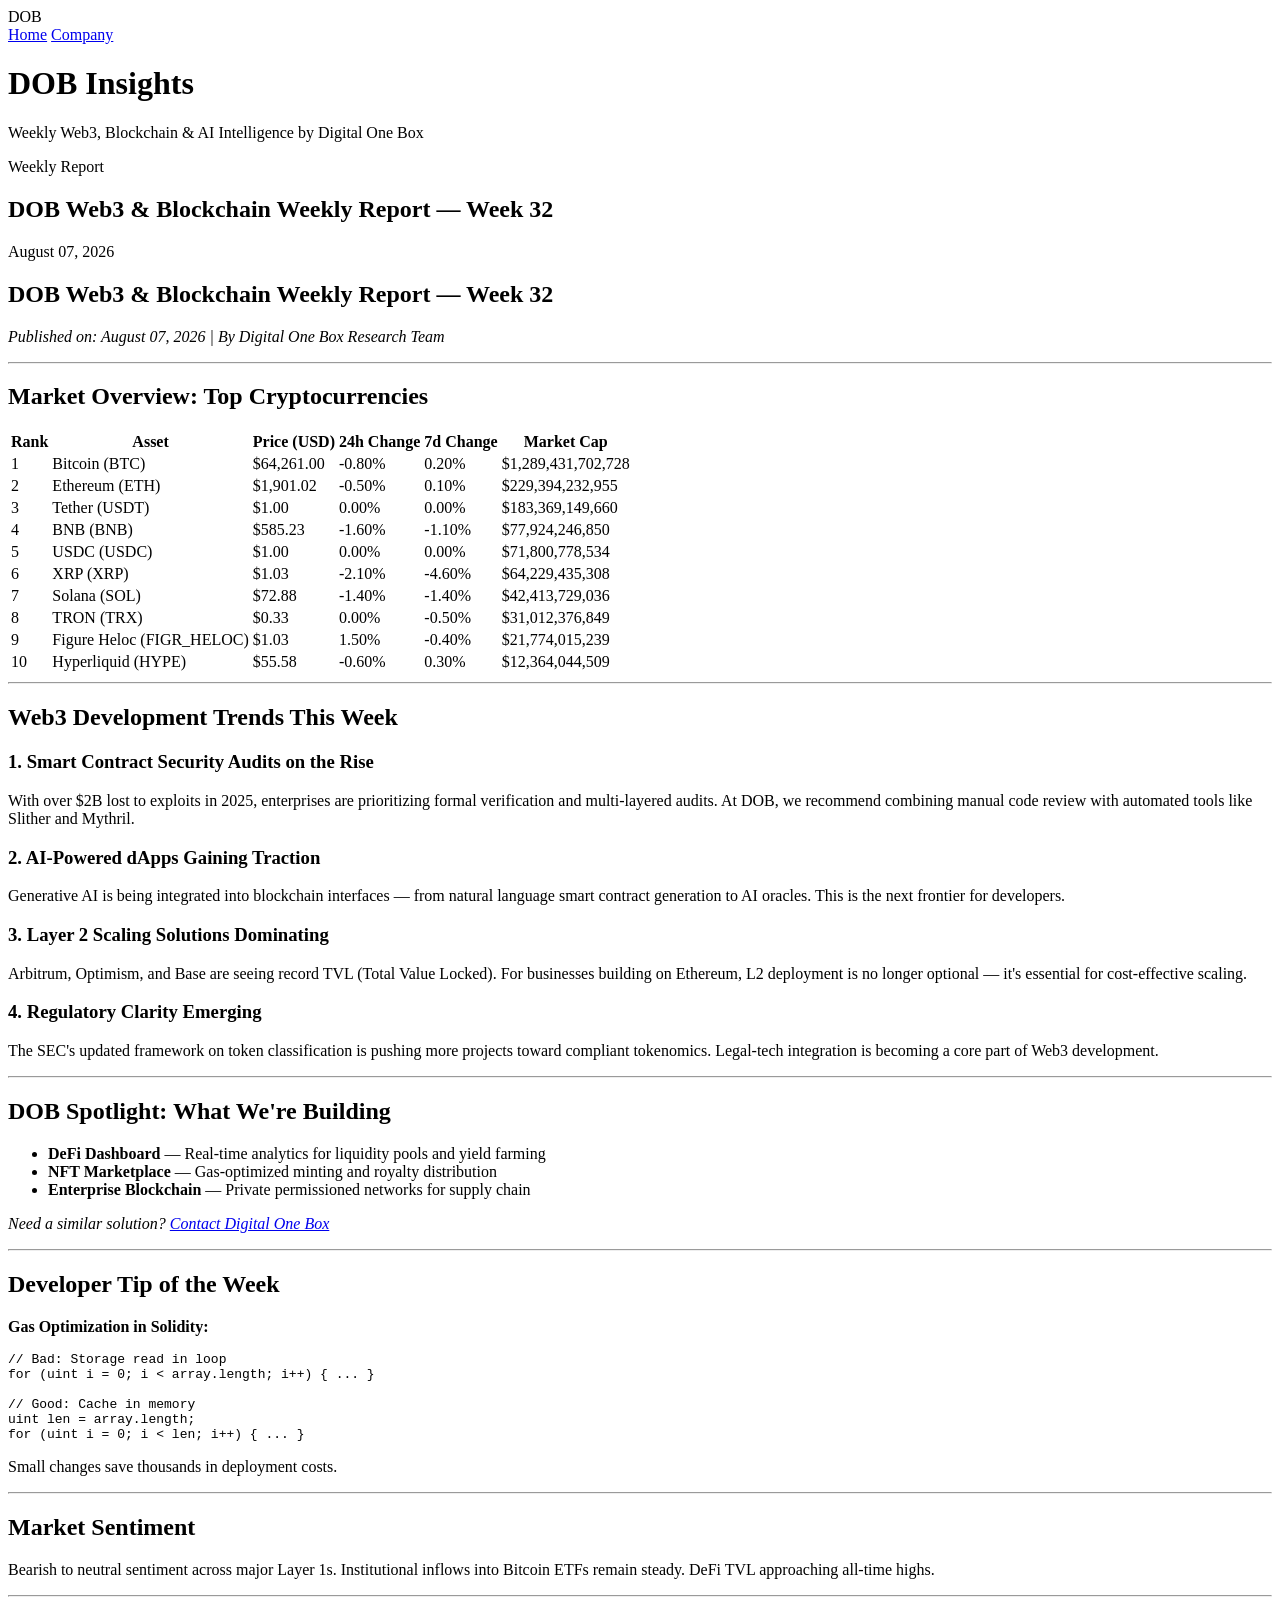
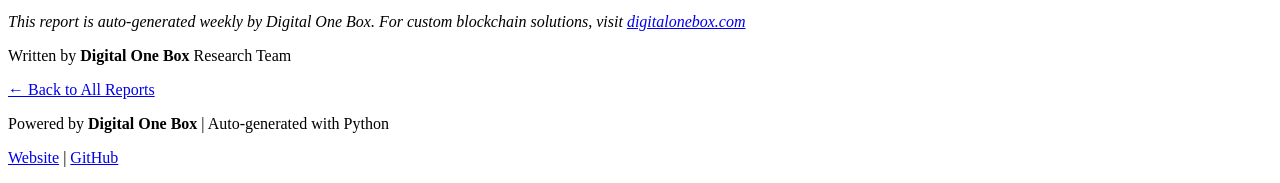
==== week-32.html @ bab68c30 "Add files via upload" ====
<!DOCTYPE html>
<html lang="en">
<head>
    <meta charset="UTF-8">
    <meta name="viewport" content="width=device-width, initial-scale=1.0">
    <title>DOB Web3 & Blockchain Weekly Report — Week 32 - DOB Insights</title>
    <link rel="stylesheet" href="static/style.css">
    <link href="https://fonts.googleapis.com/css2?family=Inter:wght@300;400;500;600;700&display=swap" rel="stylesheet">
</head>
<body>
    <nav class="navbar">
        <div class="container nav-container">
            <div class="logo">DOB</div>
            <div class="nav-links">
                <a href="index.html">Home</a>
                <a href="https://digitalonebox.com" target="_blank">Company</a>
            </div>
        </div>
    </nav>
    <header class="hero">
        <div class="container">
            <h1>DOB Insights</h1>
            <p>Weekly Web3, Blockchain & AI Intelligence by Digital One Box</p>
        </div>
    </header>
    <main class="container">
        
<article class="full-post">
    <div class="post-header">
        <span class="category">Weekly Report</span>
        <h1>DOB Web3 & Blockchain Weekly Report — Week 32</h1>
        <p class="post-date">August 07, 2026</p>
    </div>
    <div class="post-content">
        <h1>DOB Web3 &amp; Blockchain Weekly Report — Week 32</h1>
<p><em>Published on: August 07, 2026 | By Digital One Box Research Team</em></p>
<hr />
<h2>Market Overview: Top Cryptocurrencies</h2>
<table>
<thead>
<tr>
<th>Rank</th>
<th>Asset</th>
<th>Price (USD)</th>
<th>24h Change</th>
<th>7d Change</th>
<th>Market Cap</th>
</tr>
</thead>
<tbody>
<tr>
<td>1</td>
<td>Bitcoin (BTC)</td>
<td>$64,261.00</td>
<td>-0.80%</td>
<td>0.20%</td>
<td>$1,289,431,702,728</td>
</tr>
<tr>
<td>2</td>
<td>Ethereum (ETH)</td>
<td>$1,901.02</td>
<td>-0.50%</td>
<td>0.10%</td>
<td>$229,394,232,955</td>
</tr>
<tr>
<td>3</td>
<td>Tether (USDT)</td>
<td>$1.00</td>
<td>0.00%</td>
<td>0.00%</td>
<td>$183,369,149,660</td>
</tr>
<tr>
<td>4</td>
<td>BNB (BNB)</td>
<td>$585.23</td>
<td>-1.60%</td>
<td>-1.10%</td>
<td>$77,924,246,850</td>
</tr>
<tr>
<td>5</td>
<td>USDC (USDC)</td>
<td>$1.00</td>
<td>0.00%</td>
<td>0.00%</td>
<td>$71,800,778,534</td>
</tr>
<tr>
<td>6</td>
<td>XRP (XRP)</td>
<td>$1.03</td>
<td>-2.10%</td>
<td>-4.60%</td>
<td>$64,229,435,308</td>
</tr>
<tr>
<td>7</td>
<td>Solana (SOL)</td>
<td>$72.88</td>
<td>-1.40%</td>
<td>-1.40%</td>
<td>$42,413,729,036</td>
</tr>
<tr>
<td>8</td>
<td>TRON (TRX)</td>
<td>$0.33</td>
<td>0.00%</td>
<td>-0.50%</td>
<td>$31,012,376,849</td>
</tr>
<tr>
<td>9</td>
<td>Figure Heloc (FIGR_HELOC)</td>
<td>$1.03</td>
<td>1.50%</td>
<td>-0.40%</td>
<td>$21,774,015,239</td>
</tr>
<tr>
<td>10</td>
<td>Hyperliquid (HYPE)</td>
<td>$55.58</td>
<td>-0.60%</td>
<td>0.30%</td>
<td>$12,364,044,509</td>
</tr>
</tbody>
</table>
<hr />
<h2>Web3 Development Trends This Week</h2>
<h3>1. Smart Contract Security Audits on the Rise</h3>
<p>With over $2B lost to exploits in 2025, enterprises are prioritizing formal verification and multi-layered audits. At DOB, we recommend combining manual code review with automated tools like Slither and Mythril.</p>
<h3>2. AI-Powered dApps Gaining Traction</h3>
<p>Generative AI is being integrated into blockchain interfaces — from natural language smart contract generation to AI oracles. This is the next frontier for developers.</p>
<h3>3. Layer 2 Scaling Solutions Dominating</h3>
<p>Arbitrum, Optimism, and Base are seeing record TVL (Total Value Locked). For businesses building on Ethereum, L2 deployment is no longer optional — it's essential for cost-effective scaling.</p>
<h3>4. Regulatory Clarity Emerging</h3>
<p>The SEC's updated framework on token classification is pushing more projects toward compliant tokenomics. Legal-tech integration is becoming a core part of Web3 development.</p>
<hr />
<h2>DOB Spotlight: What We're Building</h2>
<ul>
<li><strong>DeFi Dashboard</strong> — Real-time analytics for liquidity pools and yield farming</li>
<li><strong>NFT Marketplace</strong> — Gas-optimized minting and royalty distribution</li>
<li><strong>Enterprise Blockchain</strong> — Private permissioned networks for supply chain</li>
</ul>
<p><em>Need a similar solution? <a href="https://digitalonebox.com">Contact Digital One Box</a></em></p>
<hr />
<h2>Developer Tip of the Week</h2>
<p><strong>Gas Optimization in Solidity:</strong></p>
<pre><code>// Bad: Storage read in loop
for (uint i = 0; i &lt; array.length; i++) { ... }

// Good: Cache in memory
uint len = array.length;
for (uint i = 0; i &lt; len; i++) { ... }
</code></pre>
<p>Small changes save thousands in deployment costs.</p>
<hr />
<h2>Market Sentiment</h2>
<p>Bearish to neutral sentiment across major Layer 1s. Institutional inflows into Bitcoin ETFs remain steady. DeFi TVL approaching all-time highs.</p>
<hr />
<p><em>This report is auto-generated weekly by Digital One Box. For custom blockchain solutions, visit <a href="https://digitalonebox.com">digitalonebox.com</a></em></p>
    </div>
    <div class="post-footer">
        <p>Written by <strong>Digital One Box</strong> Research Team</p>
        <a href="index.html" class="back-link">← Back to All Reports</a>
    </div>
</article>

    </main>
    <footer>
        <div class="container">
            <p>Powered by <strong>Digital One Box</strong> | Auto-generated with Python</p>
            <p class="footer-links">
                <a href="https://digitalonebox.com">Website</a> | 
                <a href="https://github.com/atharvchurhe2005-cpu">GitHub</a>
            </p>
        </div>
    </footer>
</body>
</html>
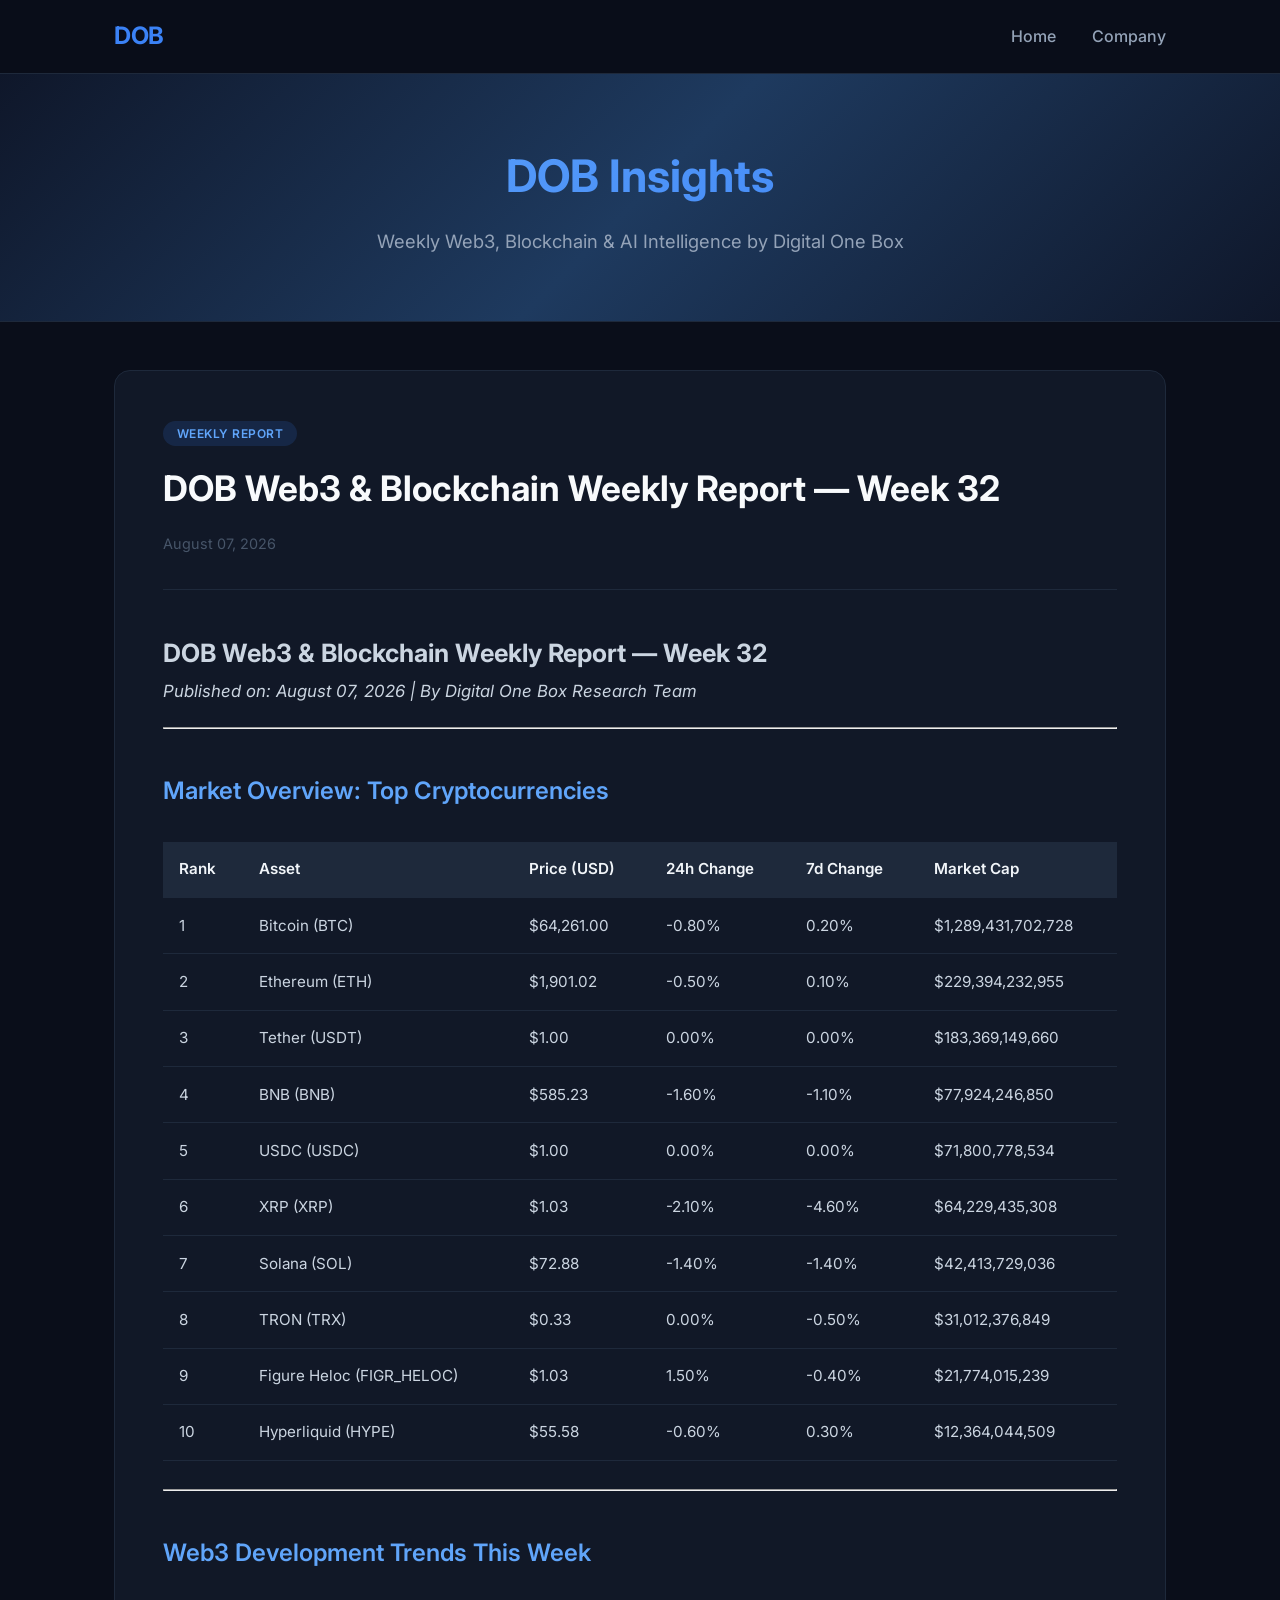
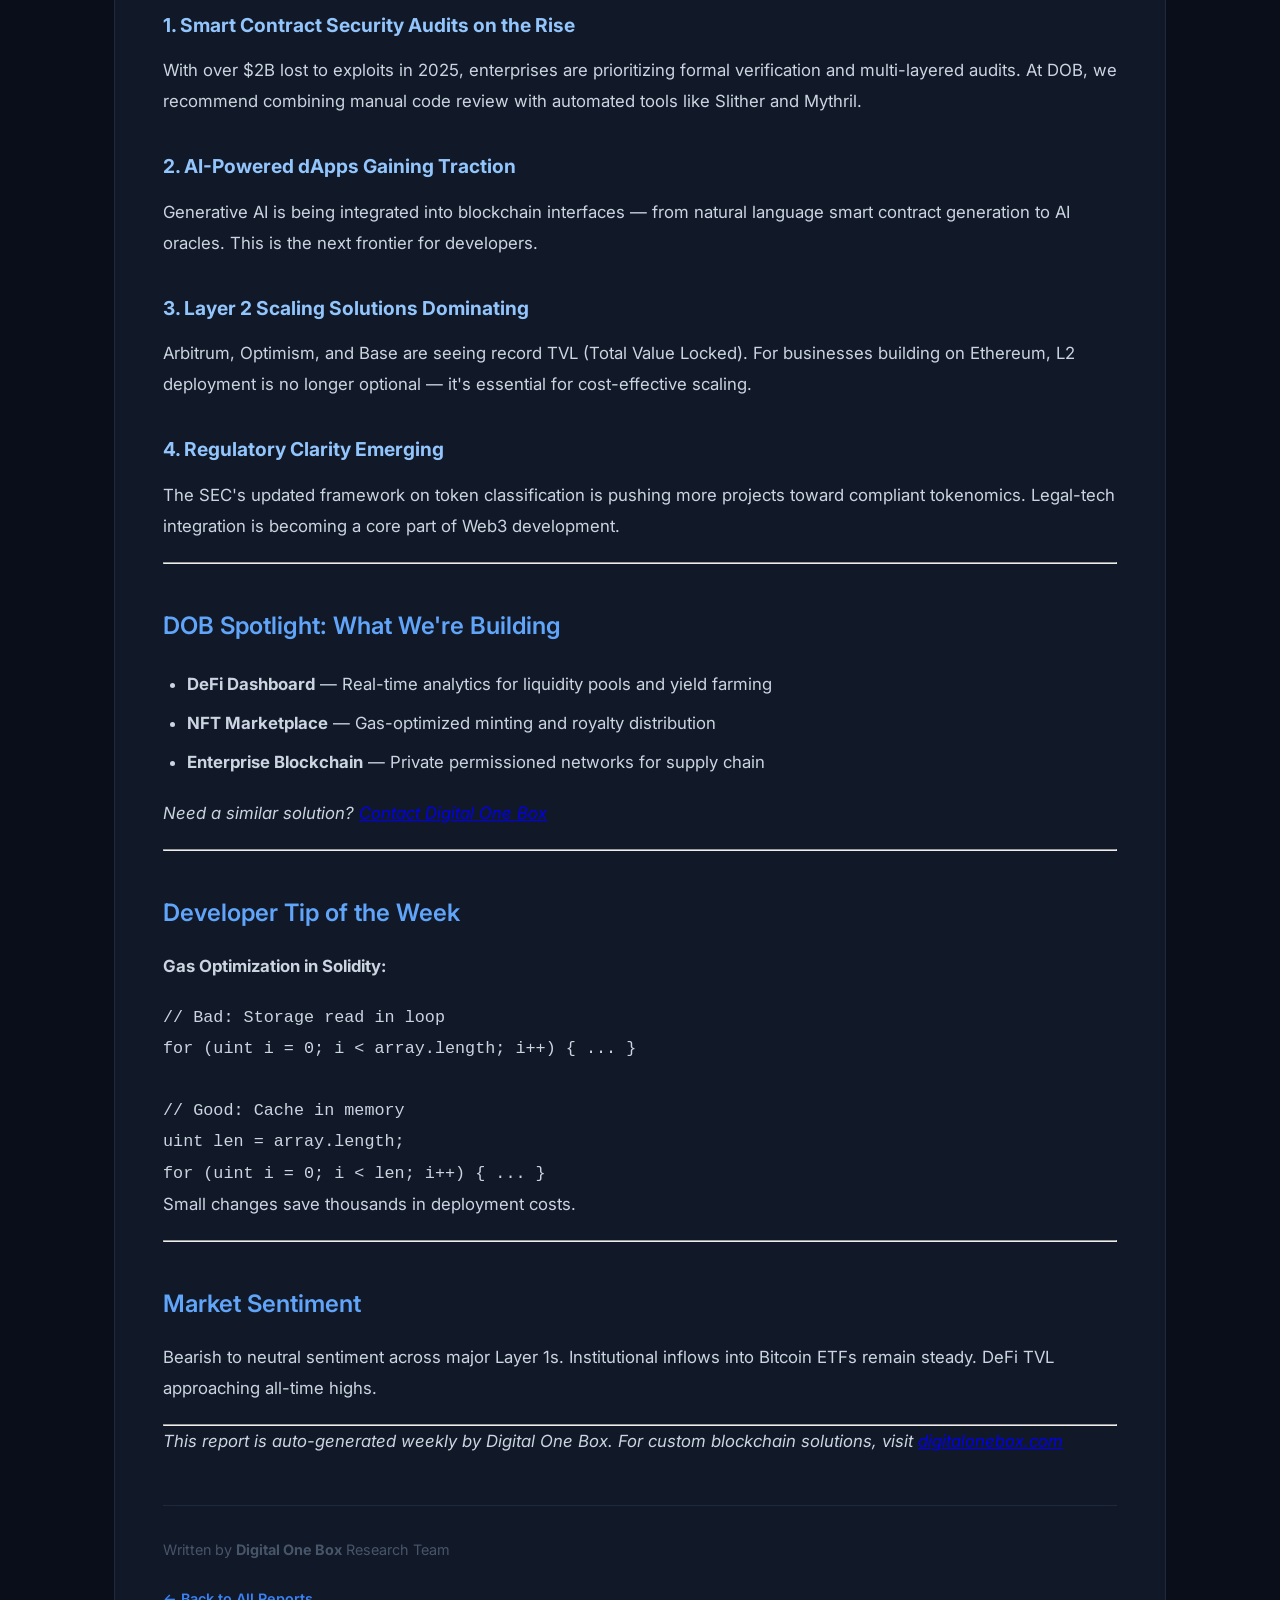
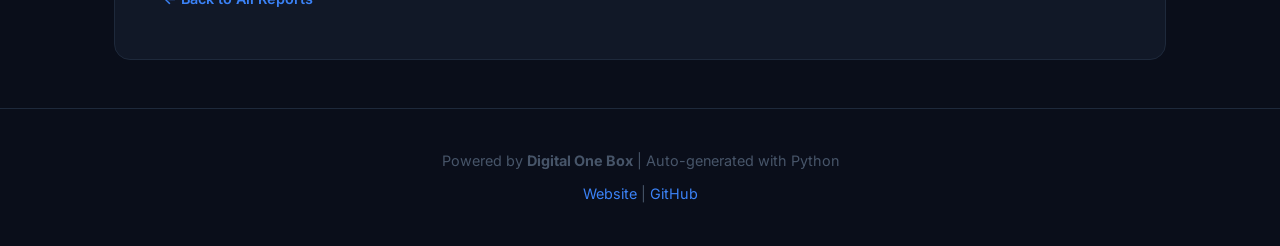
==== commit 23201da0: "Update week-32.html" ====
--- a/week-32.html
+++ b/week-32.html
@@ -4,7 +4,7 @@
     <meta charset="UTF-8">
     <meta name="viewport" content="width=device-width, initial-scale=1.0">
     <title>DOB Web3 & Blockchain Weekly Report — Week 32 - DOB Insights</title>
-    <link rel="stylesheet" href="static/style.css">
+    <link rel="stylesheet" href="style.css">
     <link href="https://fonts.googleapis.com/css2?family=Inter:wght@300;400;500;600;700&display=swap" rel="stylesheet">
 </head>
 <body>
@@ -182,4 +182,4 @@
         </div>
     </footer>
 </body>
-</html>+</html>
--- a/style.css
+++ b/style.css
@@ -0,0 +1,53 @@
+* { margin: 0; padding: 0; box-sizing: border-box; }
+body { font-family: 'Inter', -apple-system, BlinkMacSystemFont, 'Segoe UI', Roboto, sans-serif; background: #0a0e1a; color: #e2e8f0; line-height: 1.7; }
+.container { max-width: 1100px; margin: 0 auto; padding: 0 24px; }
+.navbar { background: rgba(10, 14, 26, 0.95); backdrop-filter: blur(10px); border-bottom: 1px solid #1e293b; padding: 1rem 0; position: sticky; top: 0; z-index: 100; }
+.nav-container { display: flex; justify-content: space-between; align-items: center; }
+.logo { font-size: 1.5rem; font-weight: 700; color: #3b82f6; letter-spacing: -0.5px; }
+.nav-links a { color: #94a3b8; text-decoration: none; margin-left: 2rem; font-weight: 500; transition: color 0.2s; }
+.nav-links a:hover { color: #3b82f6; }
+.hero { background: linear-gradient(135deg, #0f172a 0%, #1e3a5f 50%, #0f172a 100%); padding: 4rem 0; text-align: center; margin-bottom: 3rem; border-bottom: 1px solid #1e293b; }
+.hero h1 { font-size: 2.8rem; font-weight: 700; margin-bottom: 0.75rem; background: linear-gradient(135deg, #60a5fa 0%, #3b82f6 100%); -webkit-background-clip: text; -webkit-text-fill-color: transparent; background-clip: text; }
+.hero p { color: #94a3b8; font-size: 1.15rem; max-width: 600px; margin: 0 auto; }
+.intro { text-align: center; margin-bottom: 3rem; }
+.intro h2 { font-size: 1.8rem; color: #f1f5f9; margin-bottom: 0.5rem; }
+.intro p { color: #64748b; font-size: 1.05rem; }
+.posts-grid { display: grid; grid-template-columns: repeat(auto-fit, minmax(340px, 1fr)); gap: 1.5rem; margin-bottom: 4rem; }
+.post-card { background: #111827; border-radius: 12px; padding: 1.75rem; border: 1px solid #1e293b; transition: all 0.25s ease; }
+.post-card:hover { transform: translateY(-4px); border-color: #3b82f6; box-shadow: 0 12px 40px rgba(59, 130, 246, 0.12); }
+.post-meta { display: flex; justify-content: space-between; margin-bottom: 1rem; font-size: 0.8rem; align-items: center; }
+.category { background: rgba(59, 130, 246, 0.15); color: #60a5fa; padding: 0.3rem 0.85rem; border-radius: 20px; font-weight: 600; font-size: 0.75rem; text-transform: uppercase; letter-spacing: 0.5px; }
+.date { color: #475569; }
+.post-card h3 { margin-bottom: 0.75rem; font-size: 1.25rem; line-height: 1.4; }
+.post-card h3 a { color: #f8fafc; text-decoration: none; }
+.post-card h3 a:hover { color: #60a5fa; }
+.post-card p { color: #64748b; margin-bottom: 1.25rem; font-size: 0.95rem; line-height: 1.6; }
+.read-more { color: #3b82f6; text-decoration: none; font-weight: 600; font-size: 0.9rem; }
+.read-more:hover { color: #60a5fa; }
+.full-post { background: #111827; border-radius: 16px; padding: 3rem; border: 1px solid #1e293b; margin-bottom: 3rem; }
+.post-header { margin-bottom: 2.5rem; padding-bottom: 2rem; border-bottom: 1px solid #1e293b; }
+.post-header h1 { font-size: 2.2rem; margin: 1.25rem 0; color: #f8fafc; line-height: 1.3; }
+.post-date { color: #475569; font-size: 0.9rem; }
+.post-content { font-size: 1.05rem; line-height: 1.85; color: #cbd5e1; }
+.post-content h2 { color: #60a5fa; margin: 2.5rem 0 1rem; font-size: 1.5rem; font-weight: 600; }
+.post-content h3 { color: #93c5fd; margin: 2rem 0 0.75rem; font-size: 1.2rem; }
+.post-content p { margin-bottom: 1.25rem; }
+.post-content ul, .post-content ol { margin: 1.25rem 0; padding-left: 1.5rem; }
+.post-content li { margin-bottom: 0.5rem; }
+.post-content table { width: 100%; border-collapse: collapse; margin: 1.75rem 0; font-size: 0.95rem; }
+.post-content th, .post-content td { padding: 0.85rem 1rem; text-align: left; border-bottom: 1px solid #1e293b; }
+.post-content th { background: #1e293b; font-weight: 600; color: #f1f5f9; }
+.post-content tr:hover { background: rgba(59, 130, 246, 0.05); }
+.post-footer { margin-top: 3rem; padding-top: 2rem; border-top: 1px solid #1e293b; color: #475569; font-size: 0.9rem; }
+.back-link { display: inline-block; margin-top: 1.5rem; color: #3b82f6; text-decoration: none; font-weight: 600; }
+.back-link:hover { color: #60a5fa; }
+.cta-section { background: linear-gradient(135deg, #111827 0%, #1e3a5f 100%); border-radius: 16px; padding: 3rem; text-align: center; border: 1px solid #1e293b; margin-bottom: 4rem; }
+.cta-section h2 { font-size: 1.6rem; color: #f8fafc; margin-bottom: 0.5rem; }
+.cta-section p { color: #94a3b8; margin-bottom: 1.5rem; }
+.cta-btn { display: inline-block; background: #3b82f6; color: white; padding: 0.85rem 2rem; border-radius: 8px; text-decoration: none; font-weight: 600; transition: all 0.2s; }
+.cta-btn:hover { background: #2563eb; transform: translateY(-2px); box-shadow: 0 8px 25px rgba(59, 130, 246, 0.3); }
+footer { text-align: center; padding: 2.5rem 0; border-top: 1px solid #1e293b; color: #475569; font-size: 0.9rem; }
+.footer-links { margin-top: 0.5rem; }
+.footer-links a { color: #3b82f6; text-decoration: none; }
+.footer-links a:hover { text-decoration: underline; }
+@media (max-width: 768px) { .hero h1 { font-size: 2rem; } .full-post { padding: 1.5rem; } .cta-section { padding: 2rem; } }
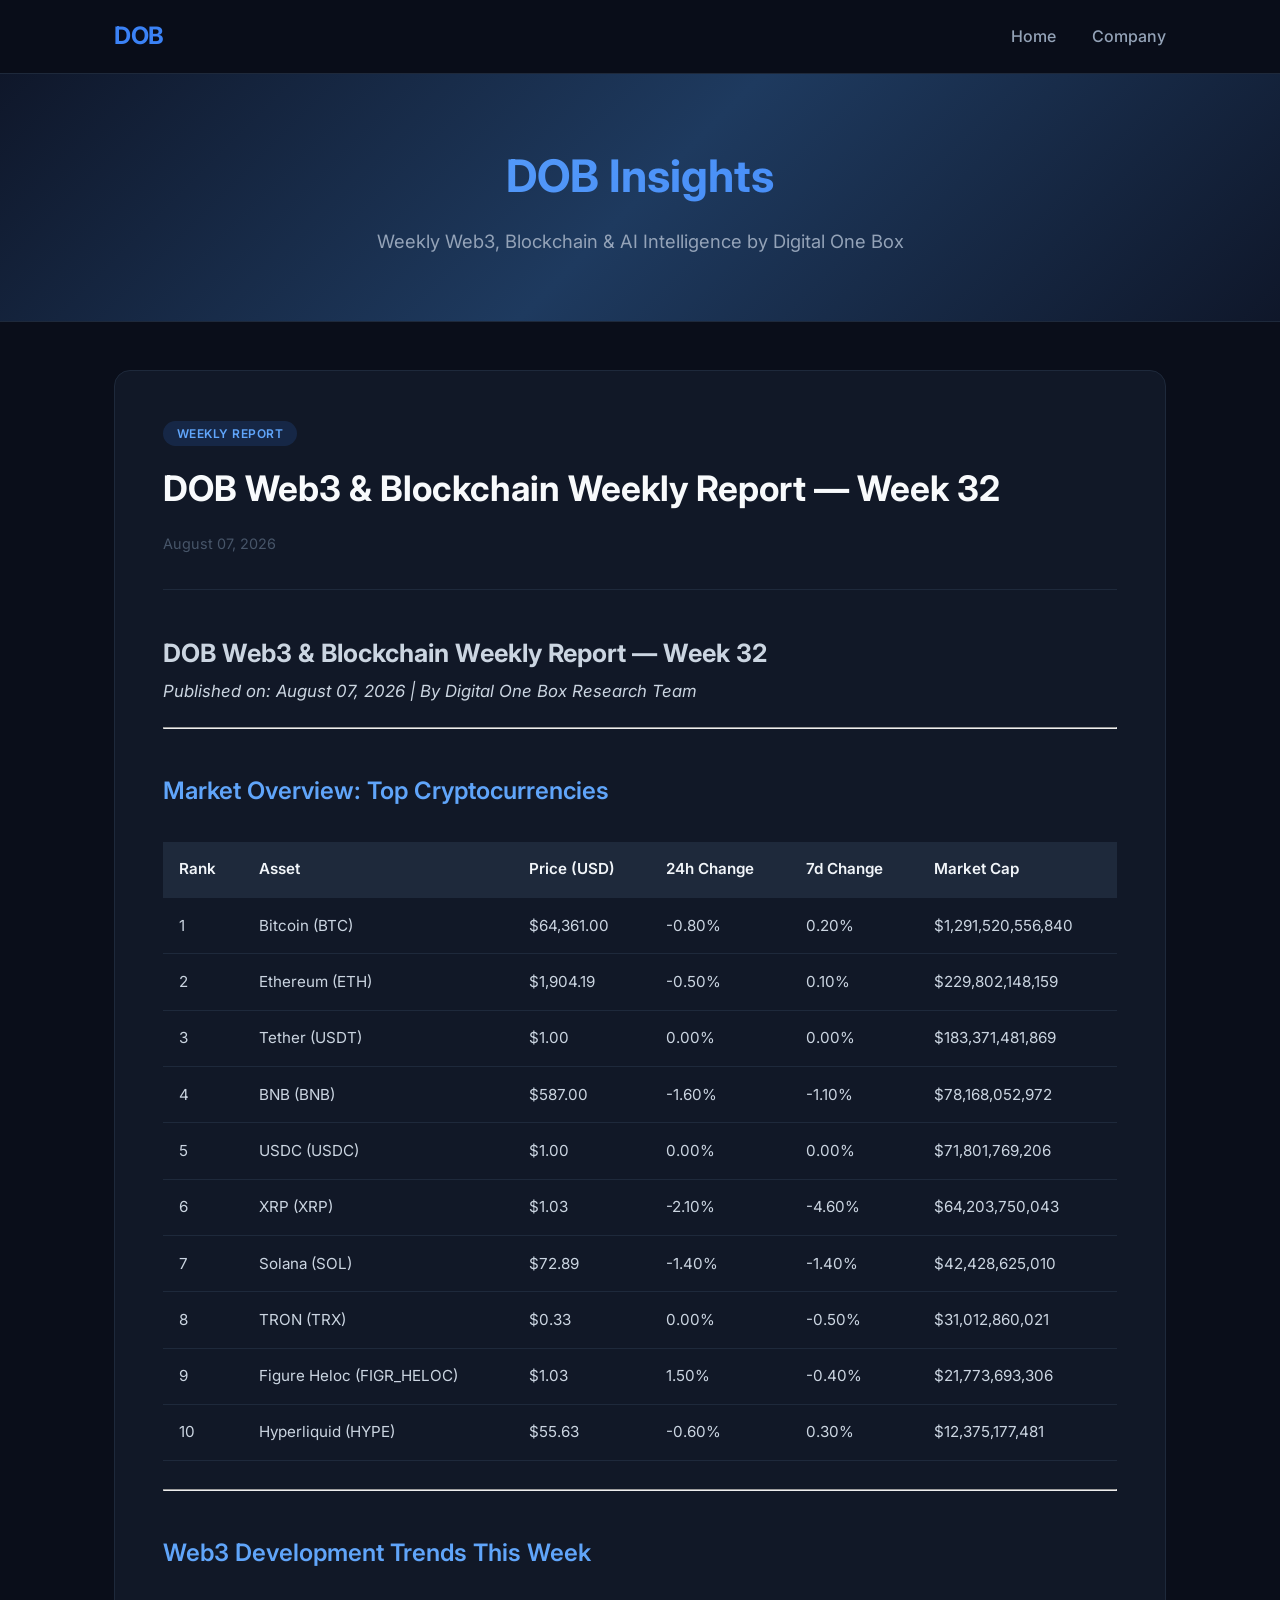
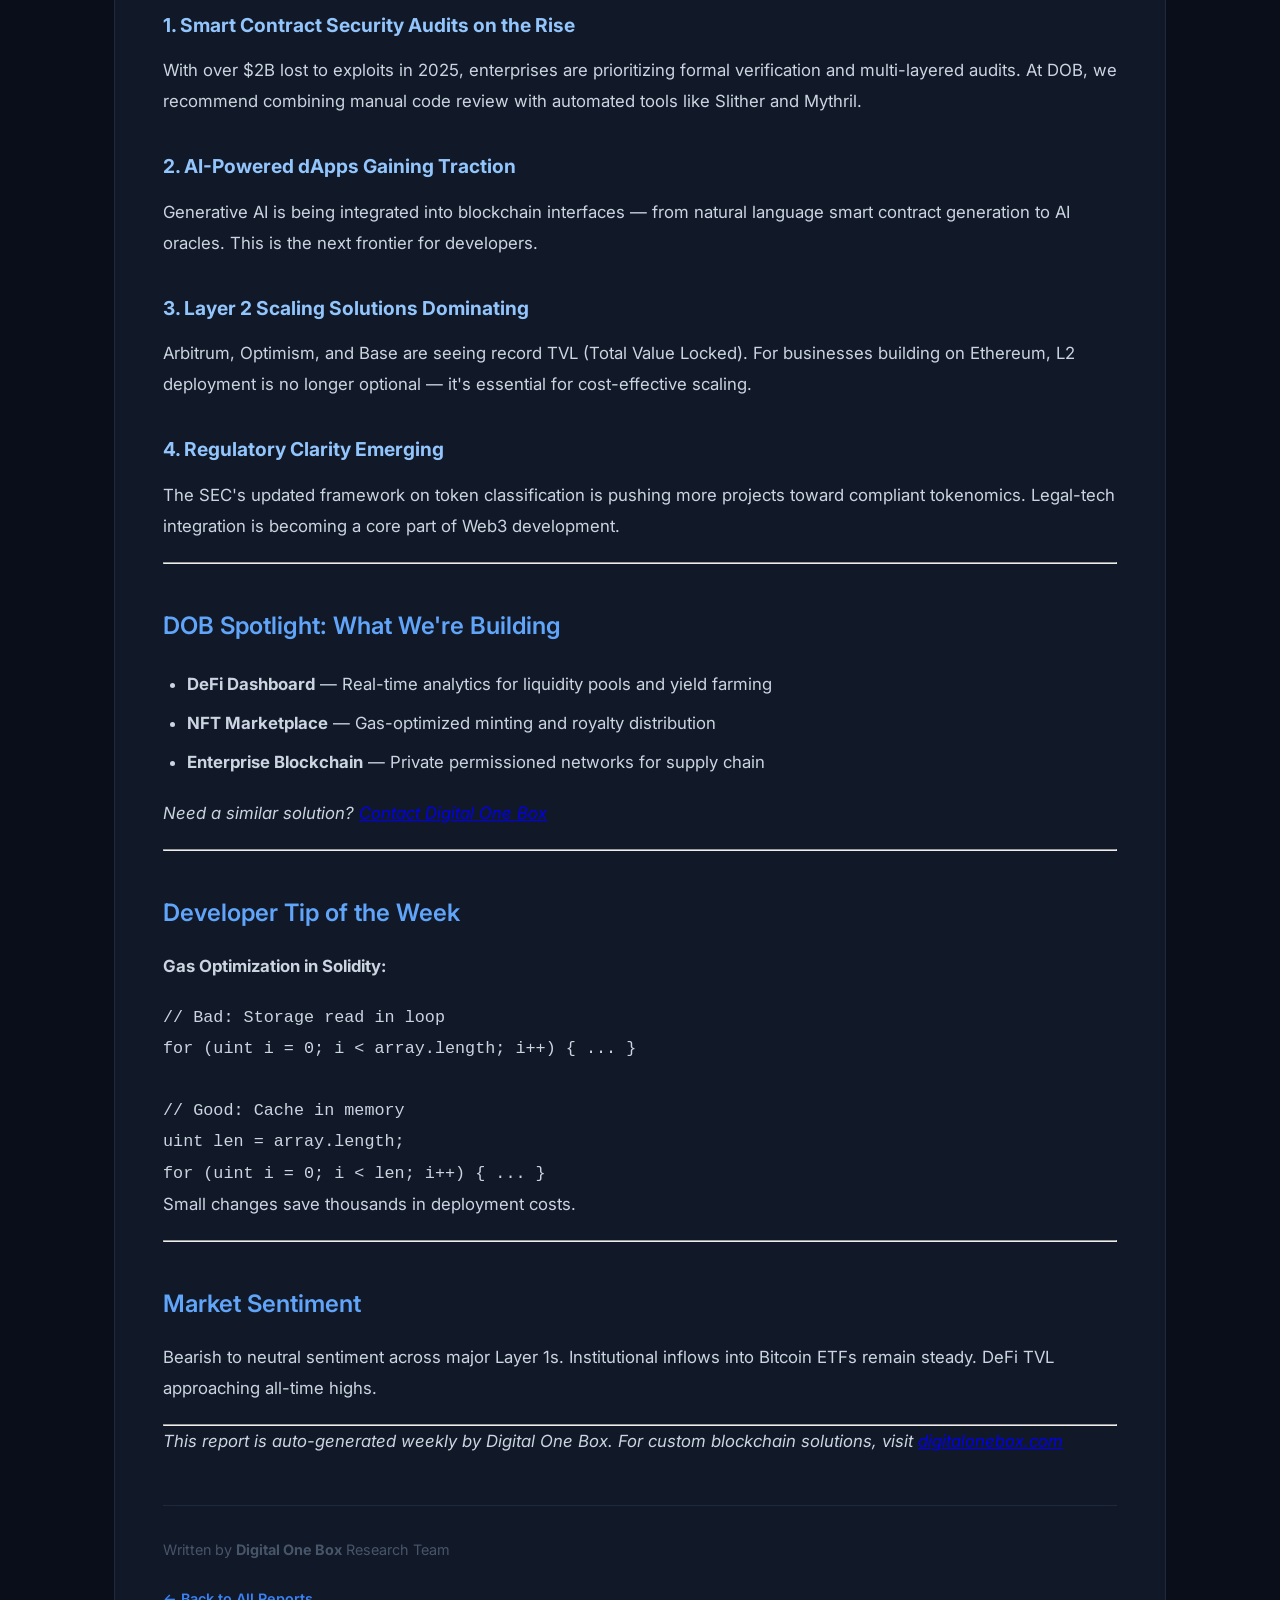
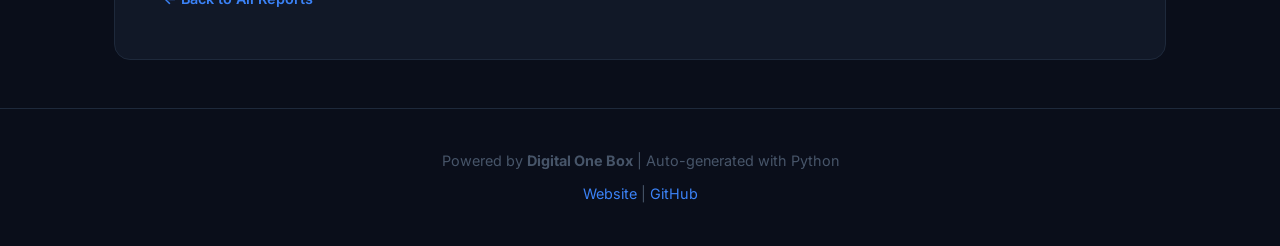
==== commit cda9539d: "Weekly blog update - 07-08-2026" ====
--- a/week-32.html
+++ b/week-32.html
@@ -4,7 +4,7 @@
     <meta charset="UTF-8">
     <meta name="viewport" content="width=device-width, initial-scale=1.0">
     <title>DOB Web3 & Blockchain Weekly Report — Week 32 - DOB Insights</title>
-    <link rel="stylesheet" href="style.css">
+    <link rel="stylesheet" href="static/style.css">
     <link href="https://fonts.googleapis.com/css2?family=Inter:wght@300;400;500;600;700&display=swap" rel="stylesheet">
 </head>
 <body>
@@ -51,18 +51,18 @@
 <tr>
 <td>1</td>
 <td>Bitcoin (BTC)</td>
-<td>$64,261.00</td>
+<td>$64,361.00</td>
 <td>-0.80%</td>
 <td>0.20%</td>
-<td>$1,289,431,702,728</td>
+<td>$1,291,520,556,840</td>
 </tr>
 <tr>
 <td>2</td>
 <td>Ethereum (ETH)</td>
-<td>$1,901.02</td>
+<td>$1,904.19</td>
 <td>-0.50%</td>
 <td>0.10%</td>
-<td>$229,394,232,955</td>
+<td>$229,802,148,159</td>
 </tr>
 <tr>
 <td>3</td>
@@ -70,15 +70,15 @@
 <td>$1.00</td>
 <td>0.00%</td>
 <td>0.00%</td>
-<td>$183,369,149,660</td>
+<td>$183,371,481,869</td>
 </tr>
 <tr>
 <td>4</td>
 <td>BNB (BNB)</td>
-<td>$585.23</td>
+<td>$587.00</td>
 <td>-1.60%</td>
 <td>-1.10%</td>
-<td>$77,924,246,850</td>
+<td>$78,168,052,972</td>
 </tr>
 <tr>
 <td>5</td>
@@ -86,7 +86,7 @@
 <td>$1.00</td>
 <td>0.00%</td>
 <td>0.00%</td>
-<td>$71,800,778,534</td>
+<td>$71,801,769,206</td>
 </tr>
 <tr>
 <td>6</td>
@@ -94,15 +94,15 @@
 <td>$1.03</td>
 <td>-2.10%</td>
 <td>-4.60%</td>
-<td>$64,229,435,308</td>
+<td>$64,203,750,043</td>
 </tr>
 <tr>
 <td>7</td>
 <td>Solana (SOL)</td>
-<td>$72.88</td>
+<td>$72.89</td>
 <td>-1.40%</td>
 <td>-1.40%</td>
-<td>$42,413,729,036</td>
+<td>$42,428,625,010</td>
 </tr>
 <tr>
 <td>8</td>
@@ -110,7 +110,7 @@
 <td>$0.33</td>
 <td>0.00%</td>
 <td>-0.50%</td>
-<td>$31,012,376,849</td>
+<td>$31,012,860,021</td>
 </tr>
 <tr>
 <td>9</td>
@@ -118,15 +118,15 @@
 <td>$1.03</td>
 <td>1.50%</td>
 <td>-0.40%</td>
-<td>$21,774,015,239</td>
+<td>$21,773,693,306</td>
 </tr>
 <tr>
 <td>10</td>
 <td>Hyperliquid (HYPE)</td>
-<td>$55.58</td>
+<td>$55.63</td>
 <td>-0.60%</td>
 <td>0.30%</td>
-<td>$12,364,044,509</td>
+<td>$12,375,177,481</td>
 </tr>
 </tbody>
 </table>
@@ -182,4 +182,4 @@
         </div>
     </footer>
 </body>
-</html>
+</html>
--- a/static/style.css
+++ b/static/style.css
@@ -0,0 +1,53 @@
+* { margin: 0; padding: 0; box-sizing: border-box; }
+body { font-family: 'Inter', -apple-system, BlinkMacSystemFont, 'Segoe UI', Roboto, sans-serif; background: #0a0e1a; color: #e2e8f0; line-height: 1.7; }
+.container { max-width: 1100px; margin: 0 auto; padding: 0 24px; }
+.navbar { background: rgba(10, 14, 26, 0.95); backdrop-filter: blur(10px); border-bottom: 1px solid #1e293b; padding: 1rem 0; position: sticky; top: 0; z-index: 100; }
+.nav-container { display: flex; justify-content: space-between; align-items: center; }
+.logo { font-size: 1.5rem; font-weight: 700; color: #3b82f6; letter-spacing: -0.5px; }
+.nav-links a { color: #94a3b8; text-decoration: none; margin-left: 2rem; font-weight: 500; transition: color 0.2s; }
+.nav-links a:hover { color: #3b82f6; }
+.hero { background: linear-gradient(135deg, #0f172a 0%, #1e3a5f 50%, #0f172a 100%); padding: 4rem 0; text-align: center; margin-bottom: 3rem; border-bottom: 1px solid #1e293b; }
+.hero h1 { font-size: 2.8rem; font-weight: 700; margin-bottom: 0.75rem; background: linear-gradient(135deg, #60a5fa 0%, #3b82f6 100%); -webkit-background-clip: text; -webkit-text-fill-color: transparent; background-clip: text; }
+.hero p { color: #94a3b8; font-size: 1.15rem; max-width: 600px; margin: 0 auto; }
+.intro { text-align: center; margin-bottom: 3rem; }
+.intro h2 { font-size: 1.8rem; color: #f1f5f9; margin-bottom: 0.5rem; }
+.intro p { color: #64748b; font-size: 1.05rem; }
+.posts-grid { display: grid; grid-template-columns: repeat(auto-fit, minmax(340px, 1fr)); gap: 1.5rem; margin-bottom: 4rem; }
+.post-card { background: #111827; border-radius: 12px; padding: 1.75rem; border: 1px solid #1e293b; transition: all 0.25s ease; }
+.post-card:hover { transform: translateY(-4px); border-color: #3b82f6; box-shadow: 0 12px 40px rgba(59, 130, 246, 0.12); }
+.post-meta { display: flex; justify-content: space-between; margin-bottom: 1rem; font-size: 0.8rem; align-items: center; }
+.category { background: rgba(59, 130, 246, 0.15); color: #60a5fa; padding: 0.3rem 0.85rem; border-radius: 20px; font-weight: 600; font-size: 0.75rem; text-transform: uppercase; letter-spacing: 0.5px; }
+.date { color: #475569; }
+.post-card h3 { margin-bottom: 0.75rem; font-size: 1.25rem; line-height: 1.4; }
+.post-card h3 a { color: #f8fafc; text-decoration: none; }
+.post-card h3 a:hover { color: #60a5fa; }
+.post-card p { color: #64748b; margin-bottom: 1.25rem; font-size: 0.95rem; line-height: 1.6; }
+.read-more { color: #3b82f6; text-decoration: none; font-weight: 600; font-size: 0.9rem; }
+.read-more:hover { color: #60a5fa; }
+.full-post { background: #111827; border-radius: 16px; padding: 3rem; border: 1px solid #1e293b; margin-bottom: 3rem; }
+.post-header { margin-bottom: 2.5rem; padding-bottom: 2rem; border-bottom: 1px solid #1e293b; }
+.post-header h1 { font-size: 2.2rem; margin: 1.25rem 0; color: #f8fafc; line-height: 1.3; }
+.post-date { color: #475569; font-size: 0.9rem; }
+.post-content { font-size: 1.05rem; line-height: 1.85; color: #cbd5e1; }
+.post-content h2 { color: #60a5fa; margin: 2.5rem 0 1rem; font-size: 1.5rem; font-weight: 600; }
+.post-content h3 { color: #93c5fd; margin: 2rem 0 0.75rem; font-size: 1.2rem; }
+.post-content p { margin-bottom: 1.25rem; }
+.post-content ul, .post-content ol { margin: 1.25rem 0; padding-left: 1.5rem; }
+.post-content li { margin-bottom: 0.5rem; }
+.post-content table { width: 100%; border-collapse: collapse; margin: 1.75rem 0; font-size: 0.95rem; }
+.post-content th, .post-content td { padding: 0.85rem 1rem; text-align: left; border-bottom: 1px solid #1e293b; }
+.post-content th { background: #1e293b; font-weight: 600; color: #f1f5f9; }
+.post-content tr:hover { background: rgba(59, 130, 246, 0.05); }
+.post-footer { margin-top: 3rem; padding-top: 2rem; border-top: 1px solid #1e293b; color: #475569; font-size: 0.9rem; }
+.back-link { display: inline-block; margin-top: 1.5rem; color: #3b82f6; text-decoration: none; font-weight: 600; }
+.back-link:hover { color: #60a5fa; }
+.cta-section { background: linear-gradient(135deg, #111827 0%, #1e3a5f 100%); border-radius: 16px; padding: 3rem; text-align: center; border: 1px solid #1e293b; margin-bottom: 4rem; }
+.cta-section h2 { font-size: 1.6rem; color: #f8fafc; margin-bottom: 0.5rem; }
+.cta-section p { color: #94a3b8; margin-bottom: 1.5rem; }
+.cta-btn { display: inline-block; background: #3b82f6; color: white; padding: 0.85rem 2rem; border-radius: 8px; text-decoration: none; font-weight: 600; transition: all 0.2s; }
+.cta-btn:hover { background: #2563eb; transform: translateY(-2px); box-shadow: 0 8px 25px rgba(59, 130, 246, 0.3); }
+footer { text-align: center; padding: 2.5rem 0; border-top: 1px solid #1e293b; color: #475569; font-size: 0.9rem; }
+.footer-links { margin-top: 0.5rem; }
+.footer-links a { color: #3b82f6; text-decoration: none; }
+.footer-links a:hover { text-decoration: underline; }
+@media (max-width: 768px) { .hero h1 { font-size: 2rem; } .full-post { padding: 1.5rem; } .cta-section { padding: 2rem; } }
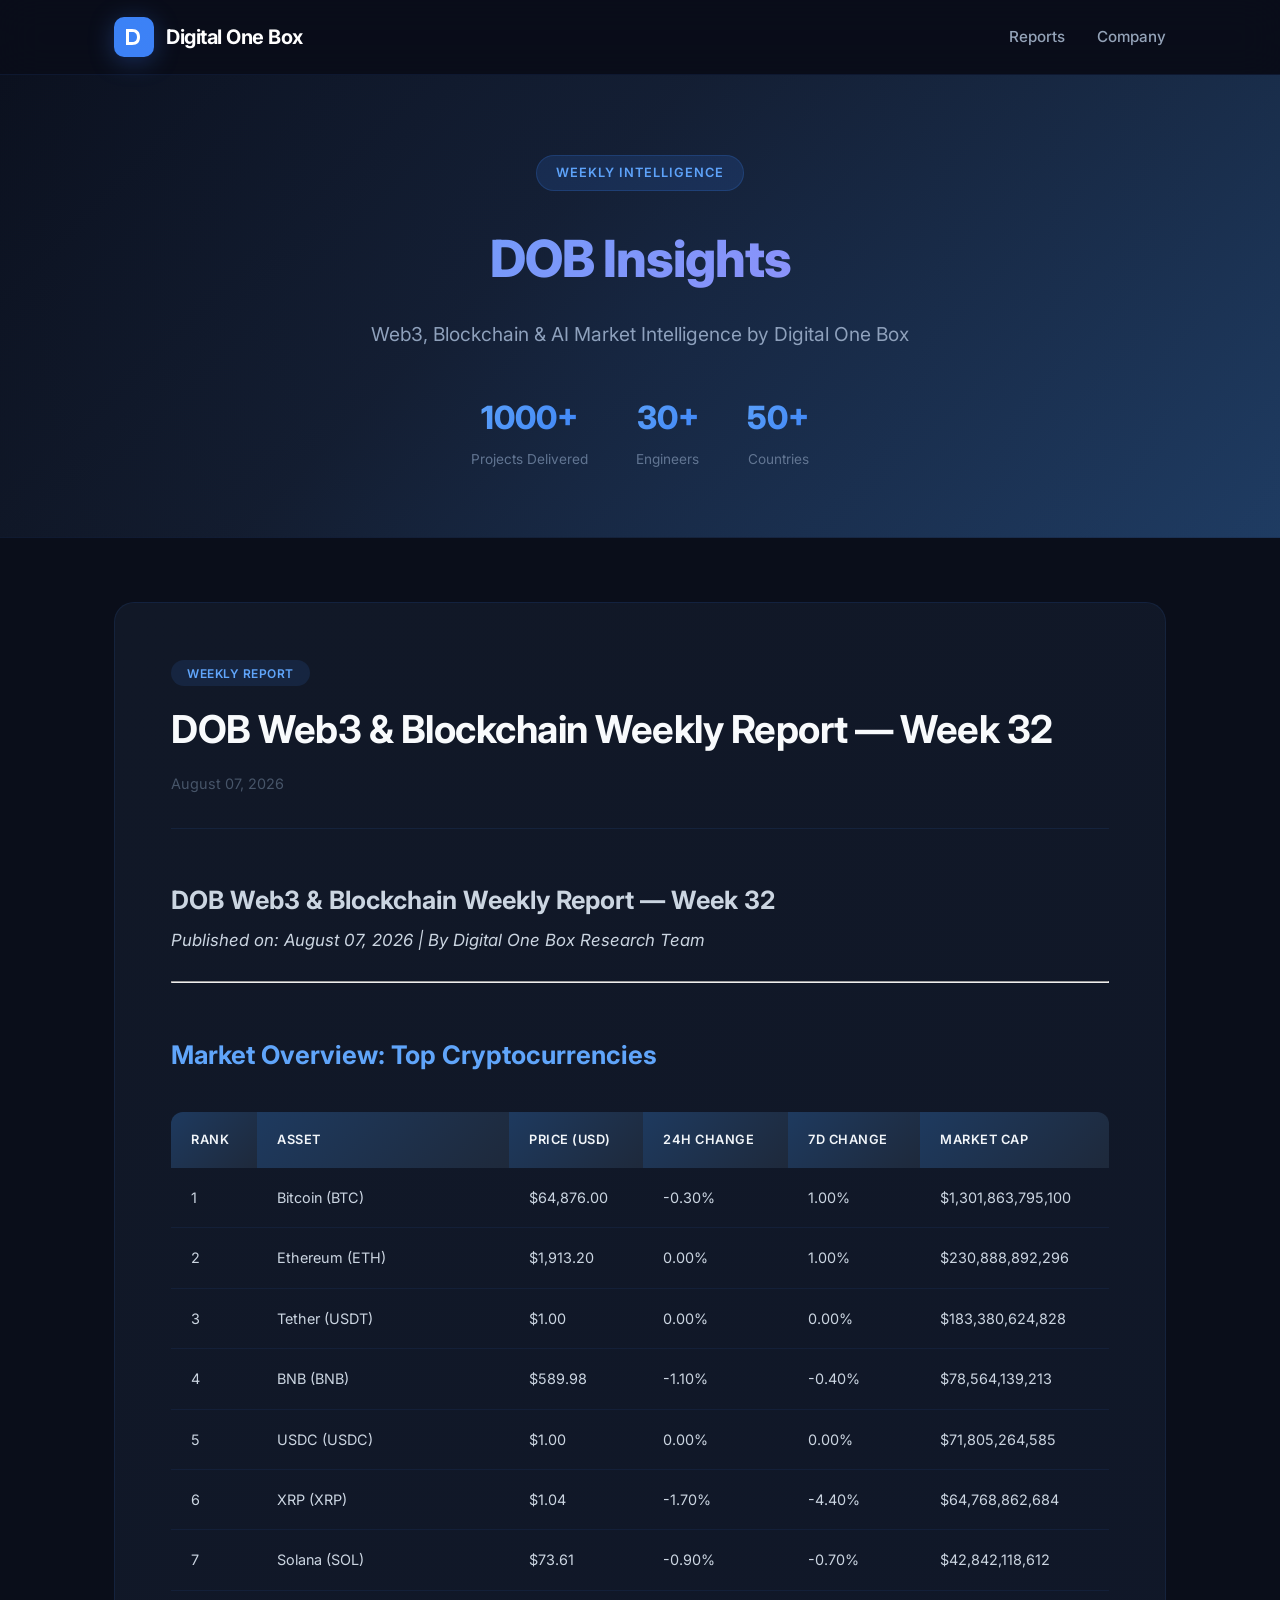
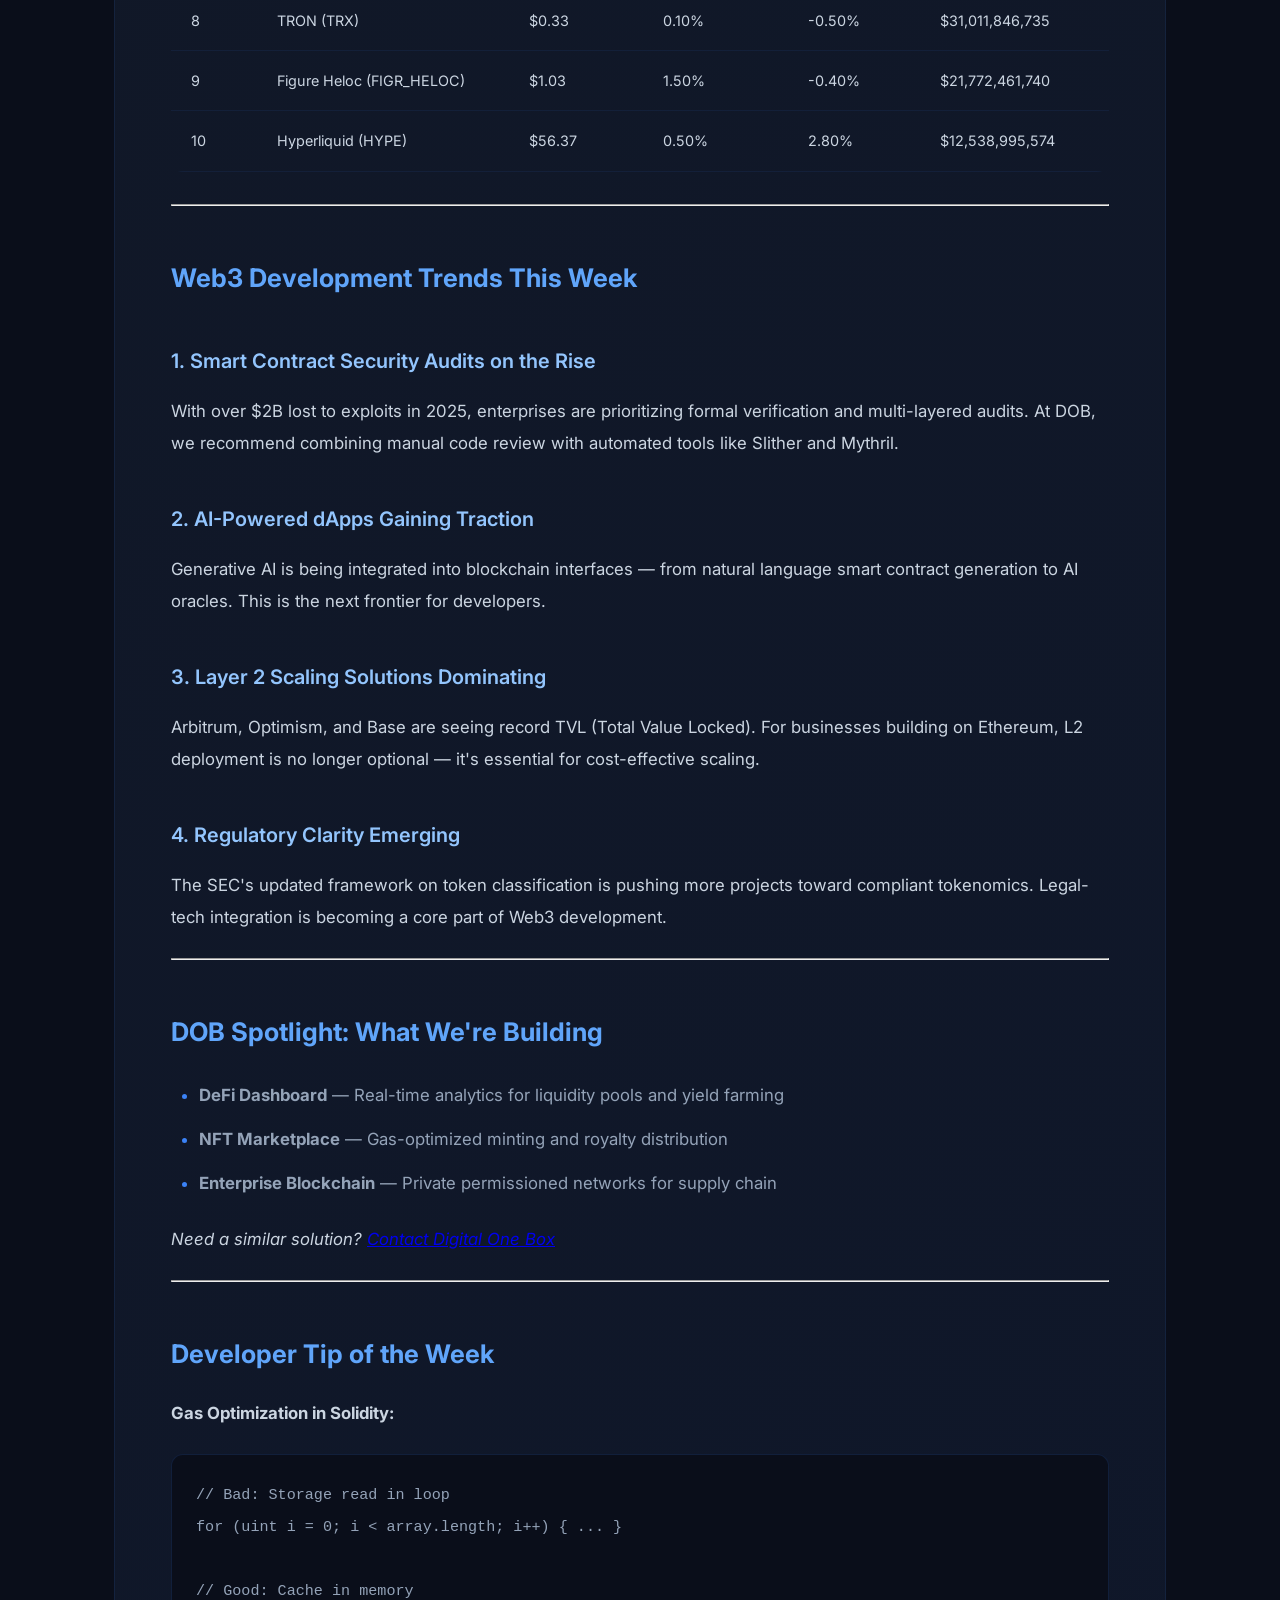
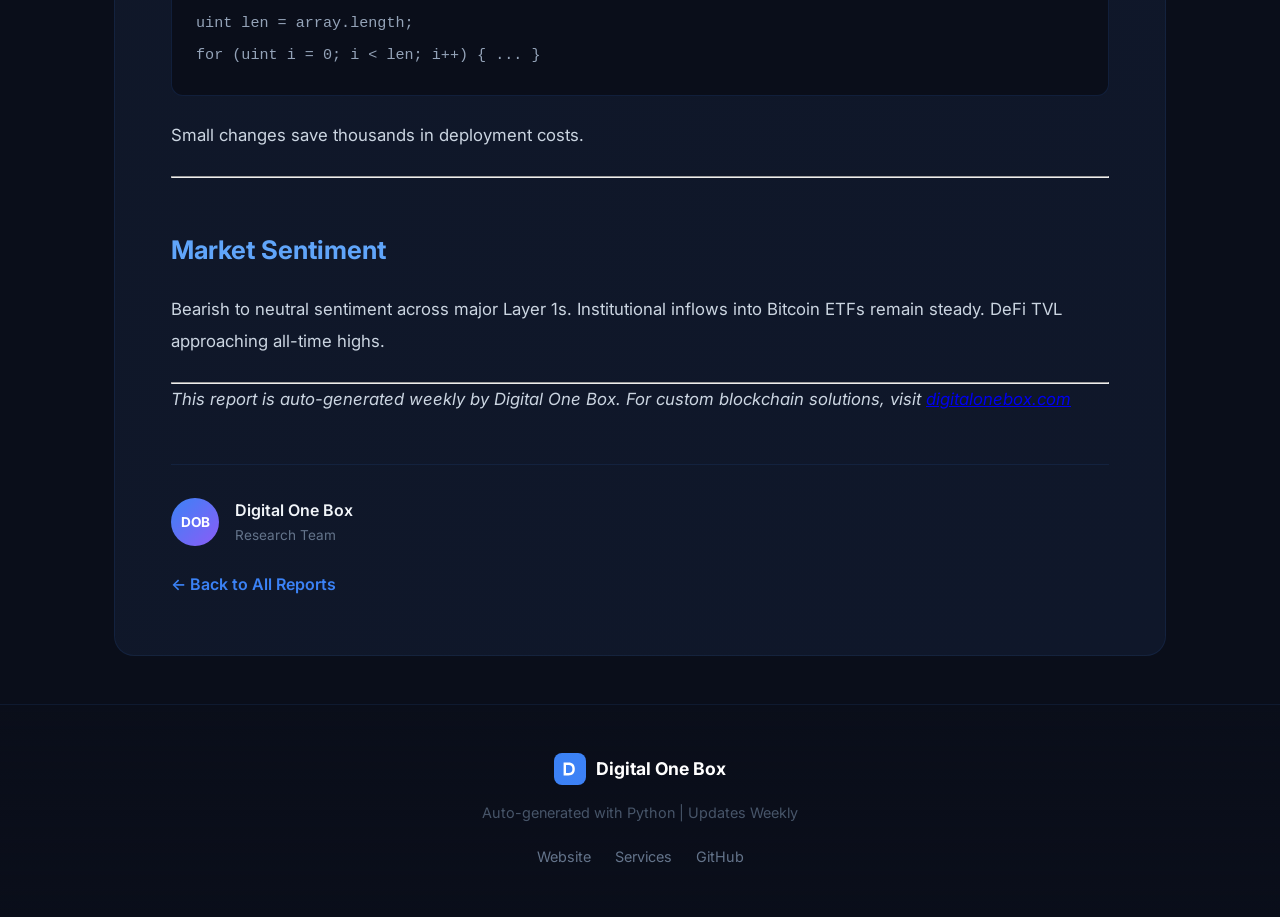
==== commit 5fdcdad6: "Weekly blog update - 07-08-2026" ====
--- a/week-32.html
+++ b/week-32.html
@@ -4,28 +4,57 @@
     <meta charset="UTF-8">
     <meta name="viewport" content="width=device-width, initial-scale=1.0">
     <title>DOB Web3 & Blockchain Weekly Report — Week 32 - DOB Insights</title>
-    <link rel="stylesheet" href="static/style.css">
-    <link href="https://fonts.googleapis.com/css2?family=Inter:wght@300;400;500;600;700&display=swap" rel="stylesheet">
+    <link rel="stylesheet" href="style.css">
+    <link href="https://fonts.googleapis.com/css2?family=Inter:wght@300;400;500;600;700;800&display=swap" rel="stylesheet">
 </head>
 <body>
     <nav class="navbar">
         <div class="container nav-container">
-            <div class="logo">DOB</div>
+            <a href="index.html" class="logo">
+                <svg width="40" height="40" viewBox="0 0 40 40" fill="none" xmlns="http://www.w3.org/2000/svg">
+                    <rect width="40" height="40" rx="10" fill="url(#logoGrad)"/>
+                    <path d="M12 28V12h6c5.5 0 8 3 8 8s-2.5 8-8 8h-6zm3-3h3c3.5 0 5-2 5-5s-1.5-5-5-5h-3v10z" fill="white"/>
+                    <defs>
+                        <linearGradient id="logoGrad" x1="0" y1="0" x2="40" y2="40">
+                            <stop offset="0%" stop-color="#3b82f6"/>
+                            <stop offset="100%" stop-color="#8b5cf6"/>
+                        </linearGradient>
+                    </defs>
+                </svg>
+                <span>Digital One Box</span>
+            </a>
             <div class="nav-links">
-                <a href="index.html">Home</a>
+                <a href="index.html">Reports</a>
                 <a href="https://digitalonebox.com" target="_blank">Company</a>
             </div>
         </div>
     </nav>
+    
     <header class="hero">
         <div class="container">
+            <div class="hero-badge">Weekly Intelligence</div>
             <h1>DOB Insights</h1>
-            <p>Weekly Web3, Blockchain & AI Intelligence by Digital One Box</p>
+            <p>Web3, Blockchain & AI Market Intelligence by Digital One Box</p>
+            <div class="hero-stats">
+                <div class="stat-item">
+                    <span class="stat-num">1000+</span>
+                    <span class="stat-label">Projects Delivered</span>
+                </div>
+                <div class="stat-item">
+                    <span class="stat-num">30+</span>
+                    <span class="stat-label">Engineers</span>
+                </div>
+                <div class="stat-item">
+                    <span class="stat-num">50+</span>
+                    <span class="stat-label">Countries</span>
+                </div>
+            </div>
         </div>
     </header>
+    
     <main class="container">
         
-<article class="full-post">
+<article class="full-post fade-in">
     <div class="post-header">
         <span class="category">Weekly Report</span>
         <h1>DOB Web3 & Blockchain Weekly Report — Week 32</h1>
@@ -51,18 +80,18 @@
 <tr>
 <td>1</td>
 <td>Bitcoin (BTC)</td>
-<td>$64,361.00</td>
-<td>-0.80%</td>
-<td>0.20%</td>
-<td>$1,291,520,556,840</td>
+<td>$64,876.00</td>
+<td>-0.30%</td>
+<td>1.00%</td>
+<td>$1,301,863,795,100</td>
 </tr>
 <tr>
 <td>2</td>
 <td>Ethereum (ETH)</td>
-<td>$1,904.19</td>
-<td>-0.50%</td>
-<td>0.10%</td>
-<td>$229,802,148,159</td>
+<td>$1,913.20</td>
+<td>0.00%</td>
+<td>1.00%</td>
+<td>$230,888,892,296</td>
 </tr>
 <tr>
 <td>3</td>
@@ -70,15 +99,15 @@
 <td>$1.00</td>
 <td>0.00%</td>
 <td>0.00%</td>
-<td>$183,371,481,869</td>
+<td>$183,380,624,828</td>
 </tr>
 <tr>
 <td>4</td>
 <td>BNB (BNB)</td>
-<td>$587.00</td>
-<td>-1.60%</td>
+<td>$589.98</td>
 <td>-1.10%</td>
-<td>$78,168,052,972</td>
+<td>-0.40%</td>
+<td>$78,564,139,213</td>
 </tr>
 <tr>
 <td>5</td>
@@ -86,31 +115,31 @@
 <td>$1.00</td>
 <td>0.00%</td>
 <td>0.00%</td>
-<td>$71,801,769,206</td>
+<td>$71,805,264,585</td>
 </tr>
 <tr>
 <td>6</td>
 <td>XRP (XRP)</td>
-<td>$1.03</td>
-<td>-2.10%</td>
-<td>-4.60%</td>
-<td>$64,203,750,043</td>
+<td>$1.04</td>
+<td>-1.70%</td>
+<td>-4.40%</td>
+<td>$64,768,862,684</td>
 </tr>
 <tr>
 <td>7</td>
 <td>Solana (SOL)</td>
-<td>$72.89</td>
-<td>-1.40%</td>
-<td>-1.40%</td>
-<td>$42,428,625,010</td>
+<td>$73.61</td>
+<td>-0.90%</td>
+<td>-0.70%</td>
+<td>$42,842,118,612</td>
 </tr>
 <tr>
 <td>8</td>
 <td>TRON (TRX)</td>
 <td>$0.33</td>
-<td>0.00%</td>
+<td>0.10%</td>
 <td>-0.50%</td>
-<td>$31,012,860,021</td>
+<td>$31,011,846,735</td>
 </tr>
 <tr>
 <td>9</td>
@@ -118,15 +147,15 @@
 <td>$1.03</td>
 <td>1.50%</td>
 <td>-0.40%</td>
-<td>$21,773,693,306</td>
+<td>$21,772,461,740</td>
 </tr>
 <tr>
 <td>10</td>
 <td>Hyperliquid (HYPE)</td>
-<td>$55.63</td>
-<td>-0.60%</td>
-<td>0.30%</td>
-<td>$12,375,177,481</td>
+<td>$56.37</td>
+<td>0.50%</td>
+<td>2.80%</td>
+<td>$12,538,995,574</td>
 </tr>
 </tbody>
 </table>
@@ -166,20 +195,52 @@
 <p><em>This report is auto-generated weekly by Digital One Box. For custom blockchain solutions, visit <a href="https://digitalonebox.com">digitalonebox.com</a></em></p>
     </div>
     <div class="post-footer">
-        <p>Written by <strong>Digital One Box</strong> Research Team</p>
+        <div class="author-box">
+            <div class="author-avatar">DOB</div>
+            <div class="author-info">
+                <strong>Digital One Box</strong>
+                <span>Research Team</span>
+            </div>
+        </div>
         <a href="index.html" class="back-link">← Back to All Reports</a>
     </div>
 </article>
 
     </main>
+    
     <footer>
         <div class="container">
-            <p>Powered by <strong>Digital One Box</strong> | Auto-generated with Python</p>
-            <p class="footer-links">
-                <a href="https://digitalonebox.com">Website</a> | 
+            <div class="footer-logo">
+                <svg width="32" height="32" viewBox="0 0 40 40" fill="none">
+                    <rect width="40" height="40" rx="10" fill="url(#logoGrad2)"/>
+                    <path d="M12 28V12h6c5.5 0 8 3 8 8s-2.5 8-8 8h-6zm3-3h3c3.5 0 5-2 5-5s-1.5-5-5-5h-3v10z" fill="white"/>
+                    <defs>
+                        <linearGradient id="logoGrad2" x1="0" y1="0" x2="40" y2="40">
+                            <stop offset="0%" stop-color="#3b82f6"/>
+                            <stop offset="100%" stop-color="#8b5cf6"/>
+                        </linearGradient>
+                    </defs>
+                </svg>
+                <span>Digital One Box</span>
+            </div>
+            <p class="footer-text">Auto-generated with Python | Updates Weekly</p>
+            <div class="footer-links">
+                <a href="https://digitalonebox.com">Website</a>
+                <a href="https://digitalonebox.com/#services">Services</a>
                 <a href="https://github.com/atharvchurhe2005-cpu">GitHub</a>
-            </p>
+            </div>
         </div>
     </footer>
+    
+    <script>
+        // Smooth scroll animation on load
+        document.addEventListener('DOMContentLoaded', function() {
+            const cards = document.querySelectorAll('.post-card');
+            cards.forEach((card, index) => {
+                card.style.animationDelay = (index * 0.1) + 's';
+                card.classList.add('fade-in-up');
+            });
+        });
+    </script>
 </body>
 </html>
--- a/style.css
+++ b/style.css
@@ -0,0 +1,643 @@
+* { margin: 0; padding: 0; box-sizing: border-box; }
+
+html { scroll-behavior: smooth; }
+
+body { 
+    font-family: 'Inter', -apple-system, BlinkMacSystemFont, 'Segoe UI', Roboto, sans-serif; 
+    background: #0a0e1a; 
+    color: #e2e8f0; 
+    line-height: 1.7;
+    overflow-x: hidden;
+}
+
+.container { max-width: 1100px; margin: 0 auto; padding: 0 24px; }
+
+/* Animations */
+@keyframes fadeInUp {
+    from { opacity: 0; transform: translateY(30px); }
+    to { opacity: 1; transform: translateY(0); }
+}
+
+@keyframes fadeIn {
+    from { opacity: 0; }
+    to { opacity: 1; }
+}
+
+@keyframes shimmer {
+    0% { background-position: -200% center; }
+    100% { background-position: 200% center; }
+}
+
+@keyframes pulse {
+    0%, 100% { opacity: 1; }
+    50% { opacity: 0.7; }
+}
+
+.fade-in { animation: fadeIn 0.8s ease-out forwards; }
+.fade-in-up { animation: fadeInUp 0.6s ease-out forwards; opacity: 0; }
+
+/* Navbar */
+.navbar {
+    background: rgba(10, 14, 26, 0.85);
+    backdrop-filter: blur(20px);
+    border-bottom: 1px solid rgba(59, 130, 246, 0.1);
+    padding: 1rem 0;
+    position: sticky;
+    top: 0;
+    z-index: 100;
+    transition: all 0.3s ease;
+}
+
+.nav-container {
+    display: flex;
+    justify-content: space-between;
+    align-items: center;
+}
+
+.logo {
+    display: flex;
+    align-items: center;
+    gap: 12px;
+    text-decoration: none;
+    color: white;
+    font-size: 1.25rem;
+    font-weight: 700;
+    letter-spacing: -0.5px;
+    transition: transform 0.3s ease;
+}
+
+.logo:hover { transform: scale(1.02); }
+
+.logo svg { filter: drop-shadow(0 4px 12px rgba(59, 130, 246, 0.3)); }
+
+.nav-links {
+    display: flex;
+    gap: 2rem;
+}
+
+.nav-links a {
+    color: #94a3b8;
+    text-decoration: none;
+    font-weight: 500;
+    font-size: 0.95rem;
+    position: relative;
+    transition: color 0.3s ease;
+    padding: 0.5rem 0;
+}
+
+.nav-links a::after {
+    content: '';
+    position: absolute;
+    bottom: 0;
+    left: 0;
+    width: 0;
+    height: 2px;
+    background: linear-gradient(90deg, #3b82f6, #8b5cf6);
+    transition: width 0.3s ease;
+}
+
+.nav-links a:hover {
+    color: #60a5fa;
+}
+
+.nav-links a:hover::after {
+    width: 100%;
+}
+
+/* Hero */
+.hero {
+    background: linear-gradient(135deg, #0a0e1a 0%, #111827 40%, #1e3a5f 100%);
+    padding: 5rem 0 4rem;
+    text-align: center;
+    margin-bottom: 4rem;
+    border-bottom: 1px solid rgba(59, 130, 246, 0.1);
+    position: relative;
+    overflow: hidden;
+}
+
+.hero::before {
+    content: '';
+    position: absolute;
+    top: -50%;
+    left: -50%;
+    width: 200%;
+    height: 200%;
+    background: radial-gradient(circle, rgba(59, 130, 246, 0.08) 0%, transparent 70%);
+    animation: pulse 6s ease-in-out infinite;
+}
+
+.hero-badge {
+    display: inline-block;
+    background: rgba(59, 130, 246, 0.15);
+    color: #60a5fa;
+    padding: 0.4rem 1.2rem;
+    border-radius: 50px;
+    font-size: 0.8rem;
+    font-weight: 600;
+    text-transform: uppercase;
+    letter-spacing: 1px;
+    margin-bottom: 1.5rem;
+    border: 1px solid rgba(59, 130, 246, 0.2);
+    animation: fadeInUp 0.6s ease-out;
+}
+
+.hero h1 {
+    font-size: 3.2rem;
+    font-weight: 800;
+    margin-bottom: 1rem;
+    background: linear-gradient(135deg, #60a5fa 0%, #a78bfa 50%, #3b82f6 100%);
+    background-size: 200% auto;
+    -webkit-background-clip: text;
+    -webkit-text-fill-color: transparent;
+    background-clip: text;
+    animation: shimmer 4s linear infinite;
+    letter-spacing: -1px;
+}
+
+.hero p {
+    color: #94a3b8;
+    font-size: 1.2rem;
+    max-width: 550px;
+    margin: 0 auto 2.5rem;
+    animation: fadeInUp 0.8s ease-out;
+}
+
+.hero-stats {
+    display: flex;
+    justify-content: center;
+    gap: 3rem;
+    margin-top: 2.5rem;
+    animation: fadeInUp 1s ease-out;
+}
+
+.stat-item {
+    text-align: center;
+}
+
+.stat-num {
+    display: block;
+    font-size: 2rem;
+    font-weight: 800;
+    background: linear-gradient(135deg, #60a5fa, #3b82f6);
+    -webkit-background-clip: text;
+    -webkit-text-fill-color: transparent;
+    background-clip: text;
+}
+
+.stat-label {
+    font-size: 0.85rem;
+    color: #64748b;
+    margin-top: 0.25rem;
+}
+
+/* Intro */
+.intro {
+    text-align: center;
+    margin-bottom: 3.5rem;
+    animation: fadeInUp 0.6s ease-out;
+}
+
+.intro h2 {
+    font-size: 2rem;
+    color: #f8fafc;
+    margin-bottom: 0.75rem;
+    font-weight: 700;
+}
+
+.intro p {
+    color: #64748b;
+    font-size: 1.1rem;
+    max-width: 600px;
+    margin: 0 auto;
+}
+
+/* Posts Grid */
+.posts-grid {
+    display: grid;
+    grid-template-columns: repeat(auto-fit, minmax(340px, 1fr));
+    gap: 1.5rem;
+    margin-bottom: 5rem;
+}
+
+.post-card {
+    background: linear-gradient(145deg, #111827 0%, #0f172a 100%);
+    border-radius: 16px;
+    padding: 2rem;
+    border: 1px solid rgba(59, 130, 246, 0.08);
+    transition: all 0.4s cubic-bezier(0.4, 0, 0.2, 1);
+    position: relative;
+    overflow: hidden;
+    opacity: 0;
+}
+
+.post-card::before {
+    content: '';
+    position: absolute;
+    top: 0;
+    left: 0;
+    right: 0;
+    height: 3px;
+    background: linear-gradient(90deg, #3b82f6, #8b5cf6);
+    transform: scaleX(0);
+    transition: transform 0.4s ease;
+}
+
+.post-card:hover {
+    transform: translateY(-8px);
+    border-color: rgba(59, 130, 246, 0.25);
+    box-shadow: 0 20px 50px rgba(59, 130, 246, 0.15);
+}
+
+.post-card:hover::before {
+    transform: scaleX(1);
+}
+
+.post-meta {
+    display: flex;
+    justify-content: space-between;
+    margin-bottom: 1.25rem;
+    font-size: 0.8rem;
+    align-items: center;
+}
+
+.category {
+    background: rgba(59, 130, 246, 0.12);
+    color: #60a5fa;
+    padding: 0.35rem 1rem;
+    border-radius: 50px;
+    font-weight: 600;
+    font-size: 0.75rem;
+    text-transform: uppercase;
+    letter-spacing: 0.5px;
+    transition: all 0.3s ease;
+}
+
+.post-card:hover .category {
+    background: rgba(59, 130, 246, 0.2);
+    transform: scale(1.05);
+}
+
+.date {
+    color: #475569;
+    font-size: 0.85rem;
+}
+
+.post-card h3 {
+    margin-bottom: 1rem;
+    font-size: 1.3rem;
+    line-height: 1.4;
+    font-weight: 600;
+}
+
+.post-card h3 a {
+    color: #f8fafc;
+    text-decoration: none;
+    transition: color 0.3s ease;
+}
+
+.post-card h3 a:hover {
+    color: #60a5fa;
+}
+
+.post-card p {
+    color: #64748b;
+    margin-bottom: 1.5rem;
+    font-size: 0.95rem;
+    line-height: 1.65;
+}
+
+.read-more {
+    color: #3b82f6;
+    text-decoration: none;
+    font-weight: 600;
+    font-size: 0.9rem;
+    display: inline-flex;
+    align-items: center;
+    gap: 6px;
+    transition: all 0.3s ease;
+}
+
+.read-more:hover {
+    color: #60a5fa;
+    gap: 10px;
+}
+
+/* Full Post */
+.full-post {
+    background: linear-gradient(145deg, #111827 0%, #0f172a 100%);
+    border-radius: 20px;
+    padding: 3.5rem;
+    border: 1px solid rgba(59, 130, 246, 0.1);
+    margin-bottom: 3rem;
+    animation: fadeInUp 0.6s ease-out;
+}
+
+.post-header {
+    margin-bottom: 3rem;
+    padding-bottom: 2rem;
+    border-bottom: 1px solid rgba(59, 130, 246, 0.1);
+}
+
+.post-header h1 {
+    font-size: 2.4rem;
+    margin: 1.25rem 0;
+    color: #f8fafc;
+    line-height: 1.2;
+    font-weight: 700;
+    letter-spacing: -0.5px;
+}
+
+.post-date {
+    color: #475569;
+    font-size: 0.9rem;
+}
+
+.post-content {
+    font-size: 1.05rem;
+    line-height: 1.9;
+    color: #cbd5e1;
+}
+
+.post-content h2 {
+    color: #60a5fa;
+    margin: 3rem 0 1.25rem;
+    font-size: 1.6rem;
+    font-weight: 700;
+}
+
+.post-content h3 {
+    color: #93c5fd;
+    margin: 2.5rem 0 1rem;
+    font-size: 1.25rem;
+    font-weight: 600;
+}
+
+.post-content p {
+    margin-bottom: 1.5rem;
+}
+
+.post-content ul, .post-content ol {
+    margin: 1.5rem 0;
+    padding-left: 1.75rem;
+}
+
+.post-content li {
+    margin-bottom: 0.75rem;
+    color: #94a3b8;
+}
+
+.post-content li::marker {
+    color: #3b82f6;
+}
+
+.post-content table {
+    width: 100%;
+    border-collapse: collapse;
+    margin: 2rem 0;
+    font-size: 0.9rem;
+    border-radius: 12px;
+    overflow: hidden;
+}
+
+.post-content th, .post-content td {
+    padding: 1rem 1.25rem;
+    text-align: left;
+}
+
+.post-content th {
+    background: linear-gradient(135deg, #1e3a5f, #1e293b);
+    font-weight: 600;
+    color: #f1f5f9;
+    text-transform: uppercase;
+    font-size: 0.8rem;
+    letter-spacing: 0.5px;
+}
+
+.post-content td {
+    border-bottom: 1px solid rgba(59, 130, 246, 0.08);
+    color: #cbd5e1;
+}
+
+.post-content tr {
+    transition: background 0.3s ease;
+}
+
+.post-content tr:hover {
+    background: rgba(59, 130, 246, 0.05);
+}
+
+.post-content code {
+    background: rgba(59, 130, 246, 0.1);
+    color: #60a5fa;
+    padding: 0.2rem 0.5rem;
+    border-radius: 6px;
+    font-family: 'Monaco', 'Consolas', monospace;
+    font-size: 0.9em;
+}
+
+.post-content pre {
+    background: #0a0e1a;
+    border: 1px solid rgba(59, 130, 246, 0.15);
+    border-radius: 12px;
+    padding: 1.5rem;
+    overflow-x: auto;
+    margin: 1.5rem 0;
+}
+
+.post-content pre code {
+    background: none;
+    padding: 0;
+    color: #94a3b8;
+}
+
+/* Author Box */
+.author-box {
+    display: flex;
+    align-items: center;
+    gap: 1rem;
+    margin-bottom: 1.5rem;
+}
+
+.author-avatar {
+    width: 48px;
+    height: 48px;
+    border-radius: 50%;
+    background: linear-gradient(135deg, #3b82f6, #8b5cf6);
+    display: flex;
+    align-items: center;
+    justify-content: center;
+    font-weight: 700;
+    font-size: 0.85rem;
+    color: white;
+}
+
+.author-info {
+    display: flex;
+    flex-direction: column;
+}
+
+.author-info strong {
+    color: #f1f5f9;
+    font-weight: 600;
+}
+
+.author-info span {
+    color: #64748b;
+    font-size: 0.85rem;
+}
+
+.post-footer {
+    margin-top: 3rem;
+    padding-top: 2rem;
+    border-top: 1px solid rgba(59, 130, 246, 0.1);
+}
+
+.back-link {
+    display: inline-flex;
+    align-items: center;
+    gap: 8px;
+    color: #3b82f6;
+    text-decoration: none;
+    font-weight: 600;
+    transition: all 0.3s ease;
+}
+
+.back-link:hover {
+    color: #60a5fa;
+    gap: 12px;
+}
+
+/* CTA Section */
+.cta-section {
+    background: linear-gradient(135deg, #111827 0%, #1e3a5f 50%, #111827 100%);
+    background-size: 200% 200%;
+    animation: shimmer 8s ease infinite;
+    border-radius: 20px;
+    padding: 4rem;
+    text-align: center;
+    border: 1px solid rgba(59, 130, 246, 0.15);
+    margin-bottom: 5rem;
+    position: relative;
+    overflow: hidden;
+}
+
+.cta-section::before {
+    content: '';
+    position: absolute;
+    top: -50%;
+    left: -50%;
+    width: 200%;
+    height: 200%;
+    background: radial-gradient(circle, rgba(59, 130, 246, 0.1) 0%, transparent 60%);
+}
+
+.cta-content {
+    position: relative;
+    z-index: 1;
+}
+
+.cta-section h2 {
+    font-size: 2rem;
+    color: #f8fafc;
+    margin-bottom: 0.75rem;
+    font-weight: 700;
+}
+
+.cta-section p {
+    color: #94a3b8;
+    margin-bottom: 2rem;
+    font-size: 1.1rem;
+    max-width: 500px;
+    margin-left: auto;
+    margin-right: auto;
+}
+
+.cta-btn {
+    display: inline-flex;
+    align-items: center;
+    gap: 10px;
+    background: linear-gradient(135deg, #3b82f6, #2563eb);
+    color: white;
+    padding: 1rem 2.5rem;
+    border-radius: 12px;
+    text-decoration: none;
+    font-weight: 600;
+    font-size: 1rem;
+    transition: all 0.4s cubic-bezier(0.4, 0, 0.2, 1);
+    box-shadow: 0 10px 30px rgba(59, 130, 246, 0.3);
+    position: relative;
+    overflow: hidden;
+}
+
+.cta-btn::before {
+    content: '';
+    position: absolute;
+    top: 0;
+    left: -100%;
+    width: 100%;
+    height: 100%;
+    background: linear-gradient(90deg, transparent, rgba(255,255,255,0.2), transparent);
+    transition: left 0.5s ease;
+}
+
+.cta-btn:hover {
+    transform: translateY(-3px);
+    box-shadow: 0 15px 40px rgba(59, 130, 246, 0.4);
+}
+
+.cta-btn:hover::before {
+    left: 100%;
+}
+
+/* Footer */
+footer {
+    text-align: center;
+    padding: 3rem 0;
+    border-top: 1px solid rgba(59, 130, 246, 0.1);
+    background: linear-gradient(180deg, transparent, rgba(10, 14, 26, 0.5));
+}
+
+.footer-logo {
+    display: flex;
+    align-items: center;
+    justify-content: center;
+    gap: 10px;
+    margin-bottom: 1rem;
+    color: white;
+    font-weight: 700;
+    font-size: 1.1rem;
+}
+
+.footer-text {
+    color: #475569;
+    font-size: 0.9rem;
+    margin-bottom: 1.25rem;
+}
+
+.footer-links {
+    display: flex;
+    justify-content: center;
+    gap: 1.5rem;
+}
+
+.footer-links a {
+    color: #64748b;
+    text-decoration: none;
+    font-size: 0.9rem;
+    transition: color 0.3s ease;
+}
+
+.footer-links a:hover {
+    color: #60a5fa;
+}
+
+/* Responsive */
+@media (max-width: 768px) {
+    .hero { padding: 3rem 0 2.5rem; }
+    .hero h1 { font-size: 2.2rem; }
+    .hero-stats { gap: 1.5rem; flex-wrap: wrap; }
+    .stat-num { font-size: 1.5rem; }
+    .full-post { padding: 2rem; }
+    .cta-section { padding: 2.5rem 1.5rem; }
+    .nav-links { display: none; }
+}
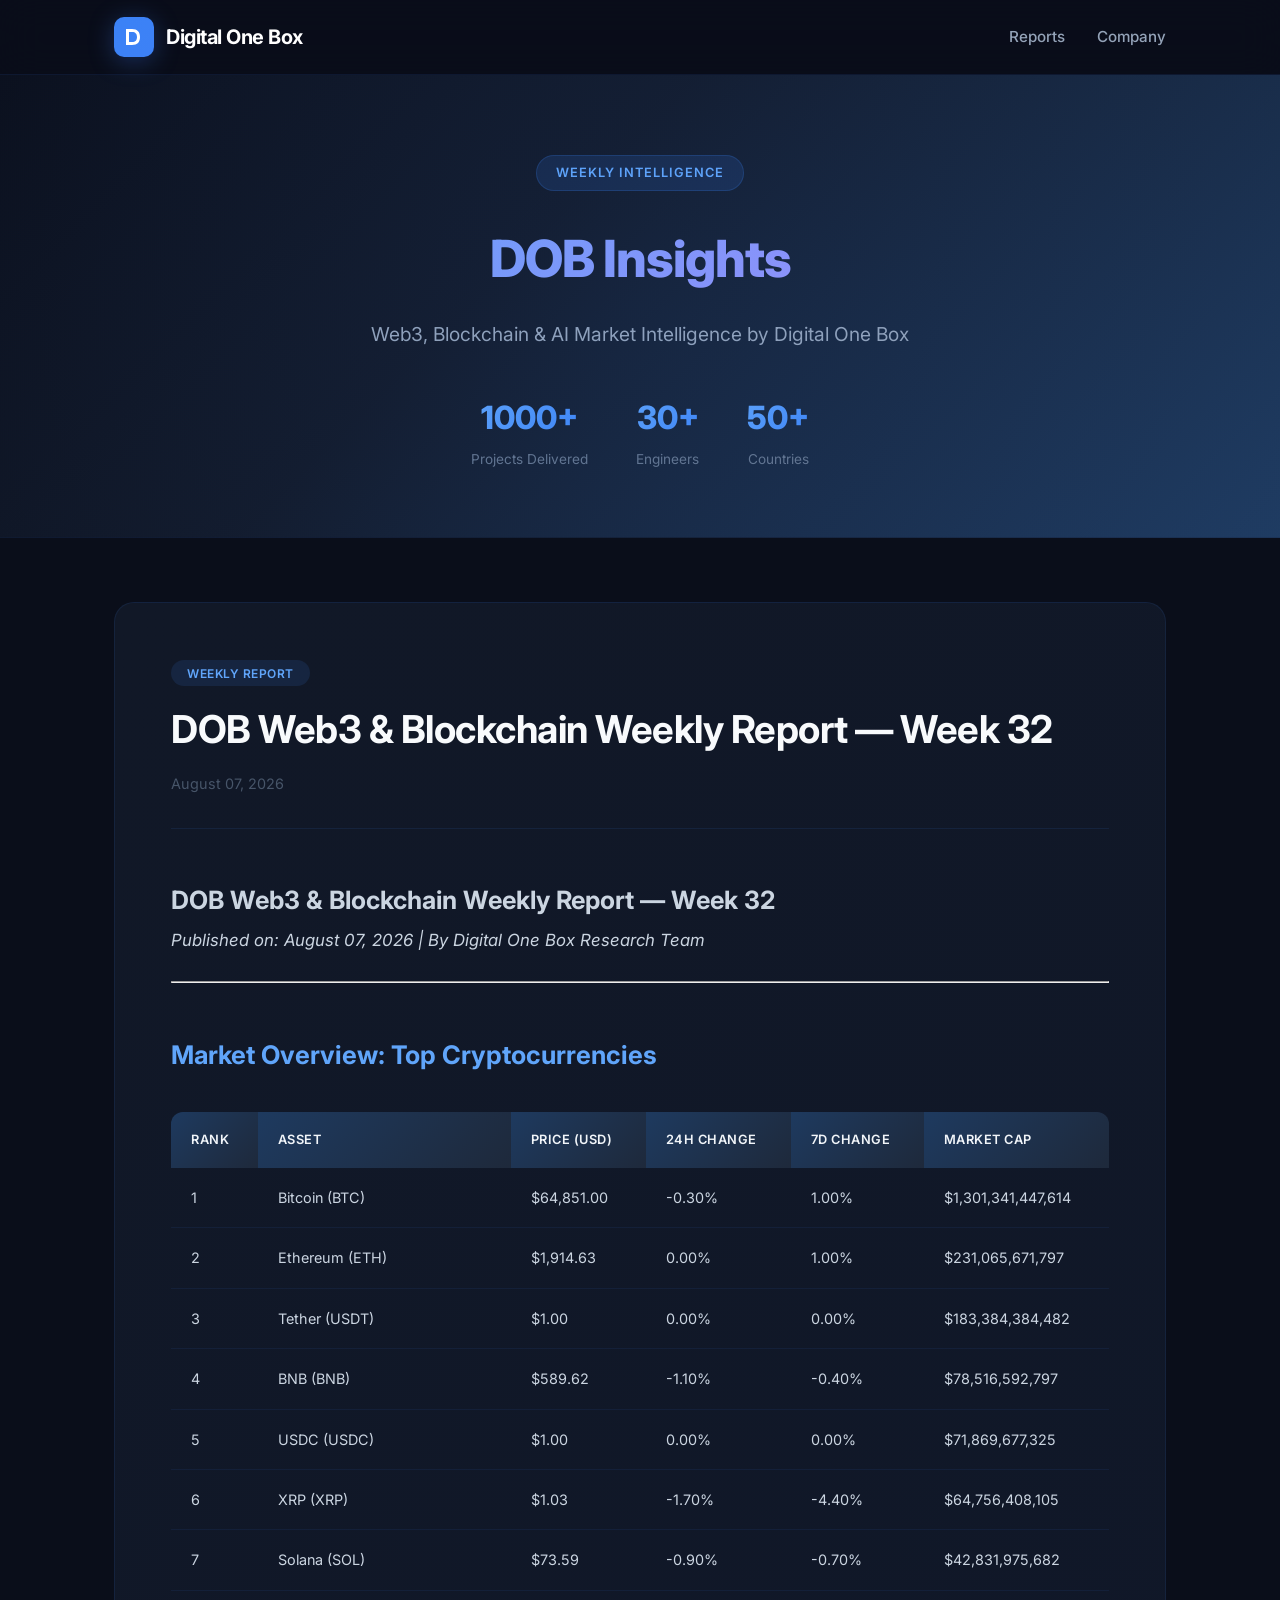
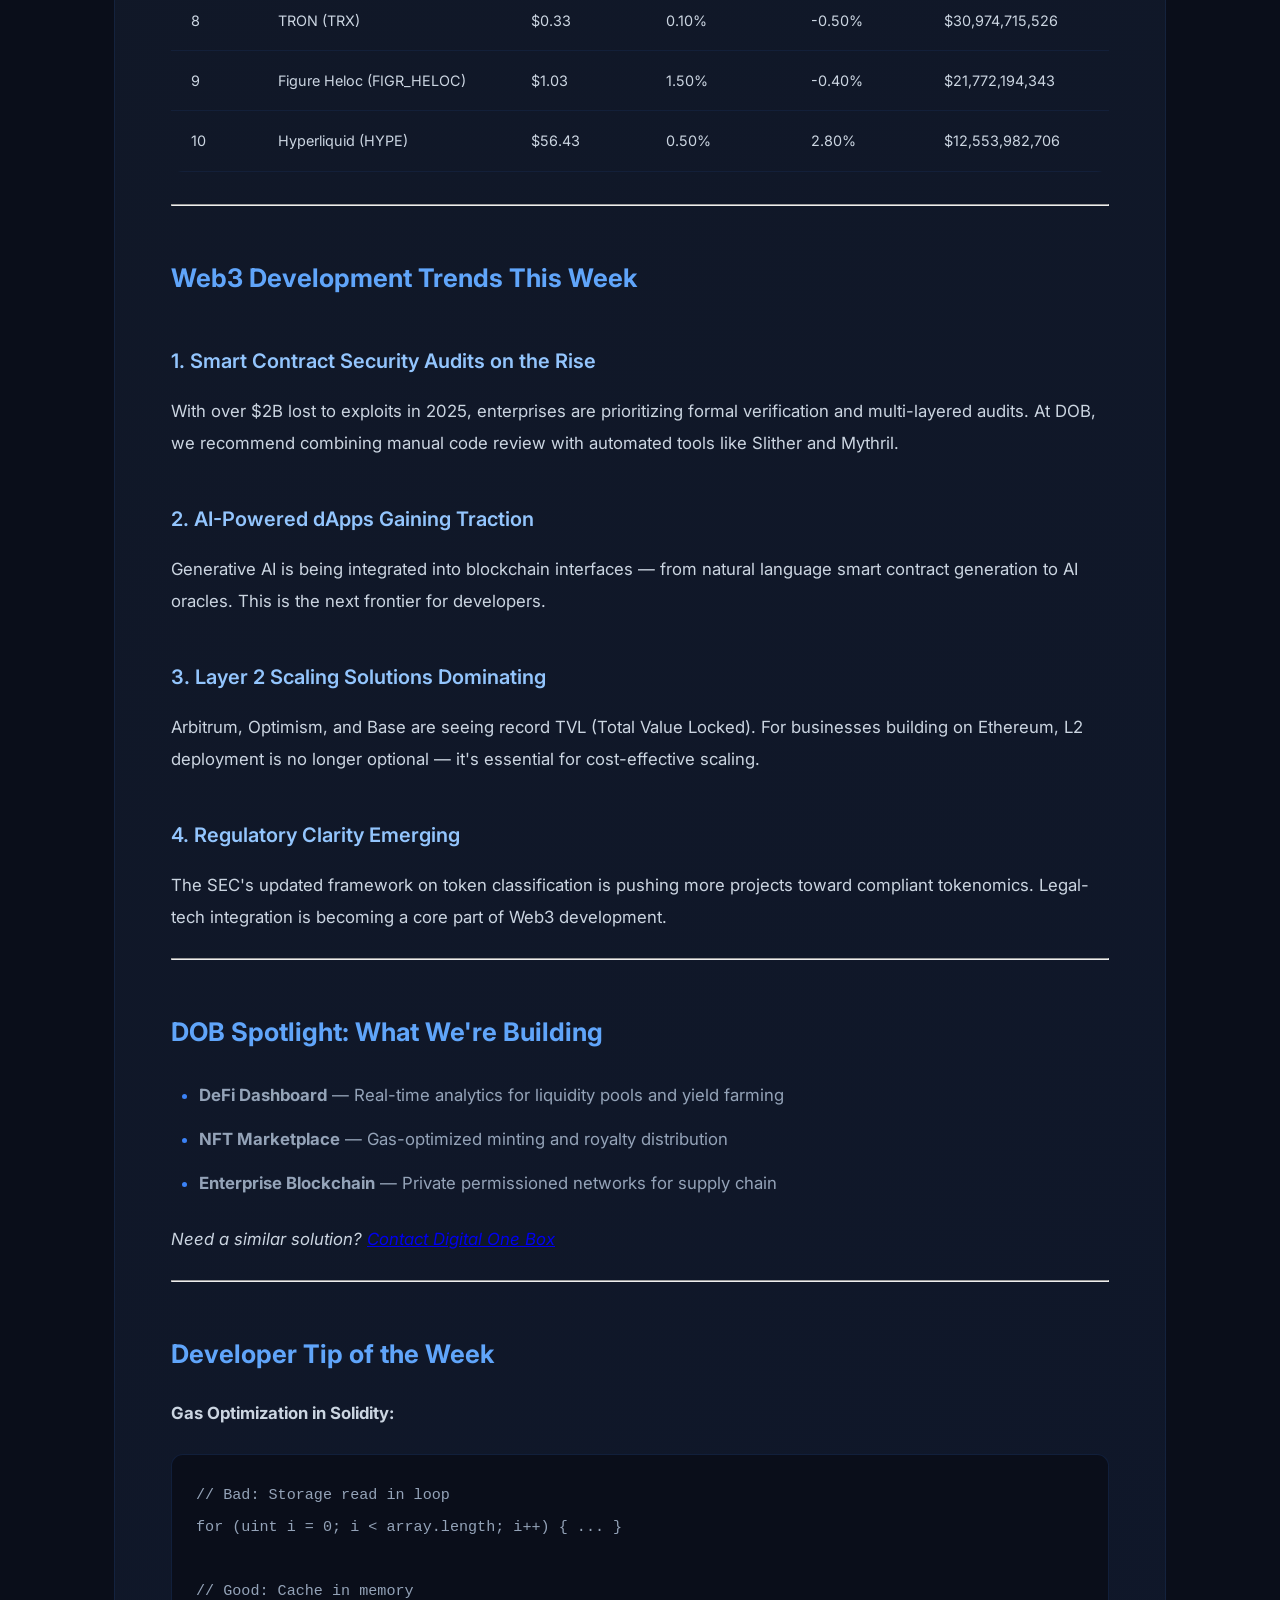
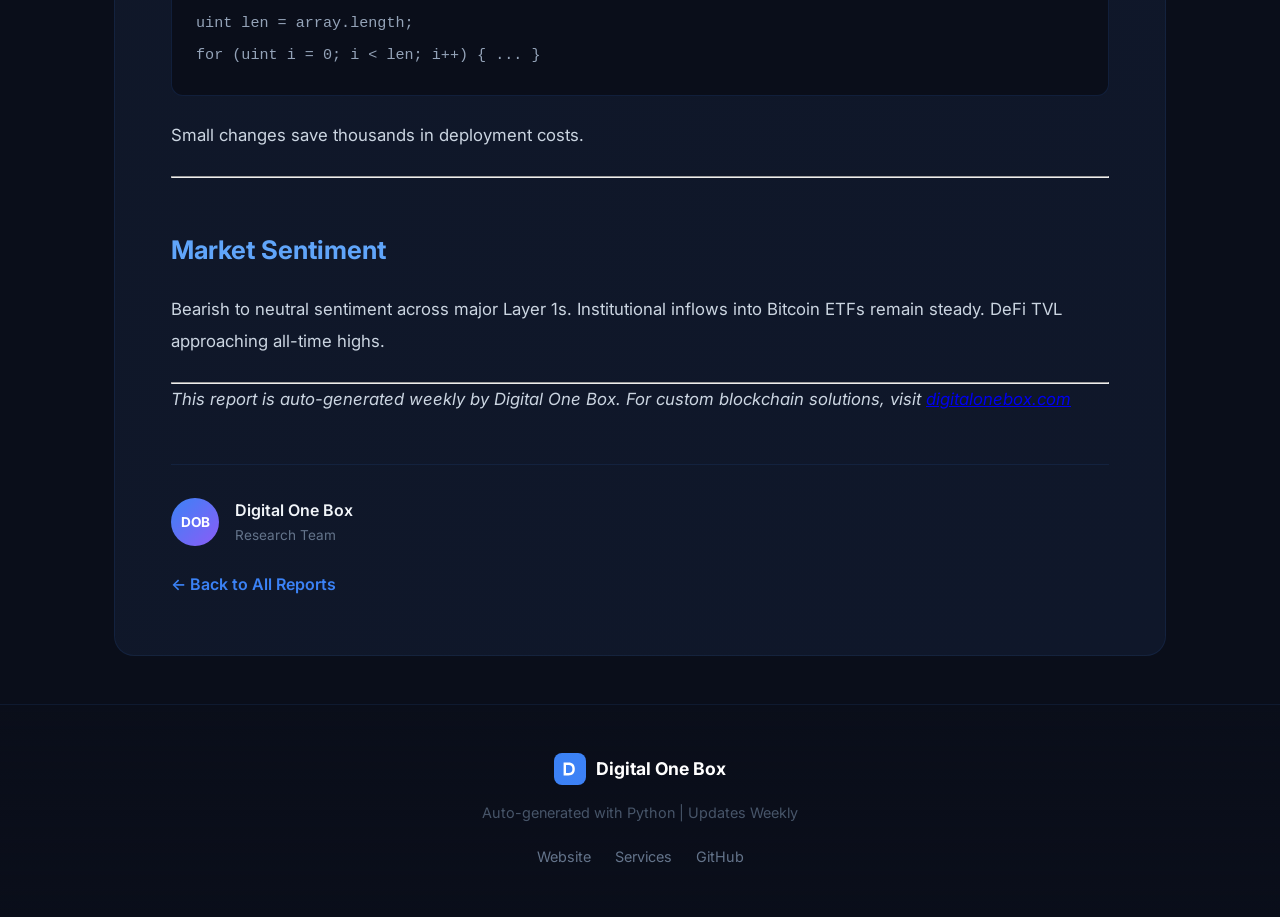
==== commit 77e87e76: "Weekly blog update - 07-08-2026" ====
--- a/week-32.html
+++ b/week-32.html
@@ -80,18 +80,18 @@
 <tr>
 <td>1</td>
 <td>Bitcoin (BTC)</td>
-<td>$64,876.00</td>
+<td>$64,851.00</td>
 <td>-0.30%</td>
 <td>1.00%</td>
-<td>$1,301,863,795,100</td>
+<td>$1,301,341,447,614</td>
 </tr>
 <tr>
 <td>2</td>
 <td>Ethereum (ETH)</td>
-<td>$1,913.20</td>
+<td>$1,914.63</td>
 <td>0.00%</td>
 <td>1.00%</td>
-<td>$230,888,892,296</td>
+<td>$231,065,671,797</td>
 </tr>
 <tr>
 <td>3</td>
@@ -99,15 +99,15 @@
 <td>$1.00</td>
 <td>0.00%</td>
 <td>0.00%</td>
-<td>$183,380,624,828</td>
+<td>$183,384,384,482</td>
 </tr>
 <tr>
 <td>4</td>
 <td>BNB (BNB)</td>
-<td>$589.98</td>
+<td>$589.62</td>
 <td>-1.10%</td>
 <td>-0.40%</td>
-<td>$78,564,139,213</td>
+<td>$78,516,592,797</td>
 </tr>
 <tr>
 <td>5</td>
@@ -115,23 +115,23 @@
 <td>$1.00</td>
 <td>0.00%</td>
 <td>0.00%</td>
-<td>$71,805,264,585</td>
+<td>$71,869,677,325</td>
 </tr>
 <tr>
 <td>6</td>
 <td>XRP (XRP)</td>
-<td>$1.04</td>
+<td>$1.03</td>
 <td>-1.70%</td>
 <td>-4.40%</td>
-<td>$64,768,862,684</td>
+<td>$64,756,408,105</td>
 </tr>
 <tr>
 <td>7</td>
 <td>Solana (SOL)</td>
-<td>$73.61</td>
+<td>$73.59</td>
 <td>-0.90%</td>
 <td>-0.70%</td>
-<td>$42,842,118,612</td>
+<td>$42,831,975,682</td>
 </tr>
 <tr>
 <td>8</td>
@@ -139,7 +139,7 @@
 <td>$0.33</td>
 <td>0.10%</td>
 <td>-0.50%</td>
-<td>$31,011,846,735</td>
+<td>$30,974,715,526</td>
 </tr>
 <tr>
 <td>9</td>
@@ -147,15 +147,15 @@
 <td>$1.03</td>
 <td>1.50%</td>
 <td>-0.40%</td>
-<td>$21,772,461,740</td>
+<td>$21,772,194,343</td>
 </tr>
 <tr>
 <td>10</td>
 <td>Hyperliquid (HYPE)</td>
-<td>$56.37</td>
+<td>$56.43</td>
 <td>0.50%</td>
 <td>2.80%</td>
-<td>$12,538,995,574</td>
+<td>$12,553,982,706</td>
 </tr>
 </tbody>
 </table>
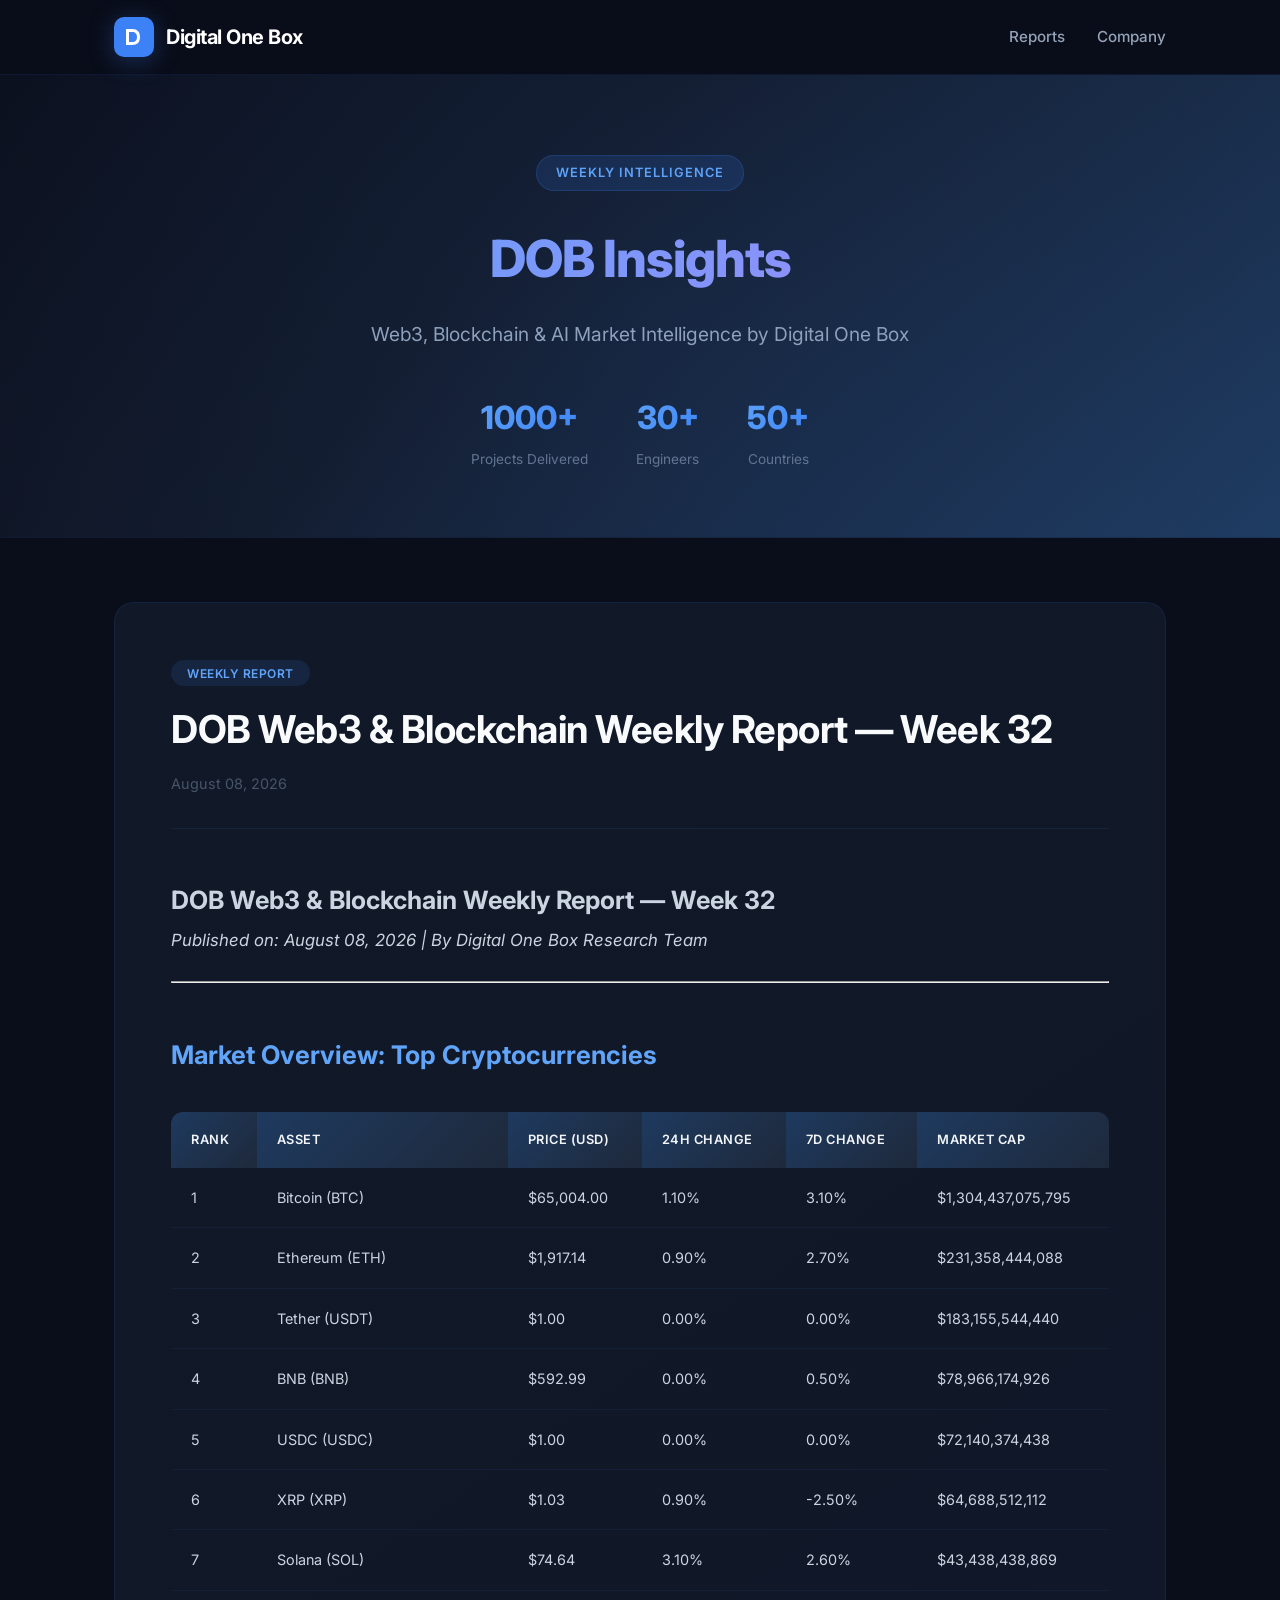
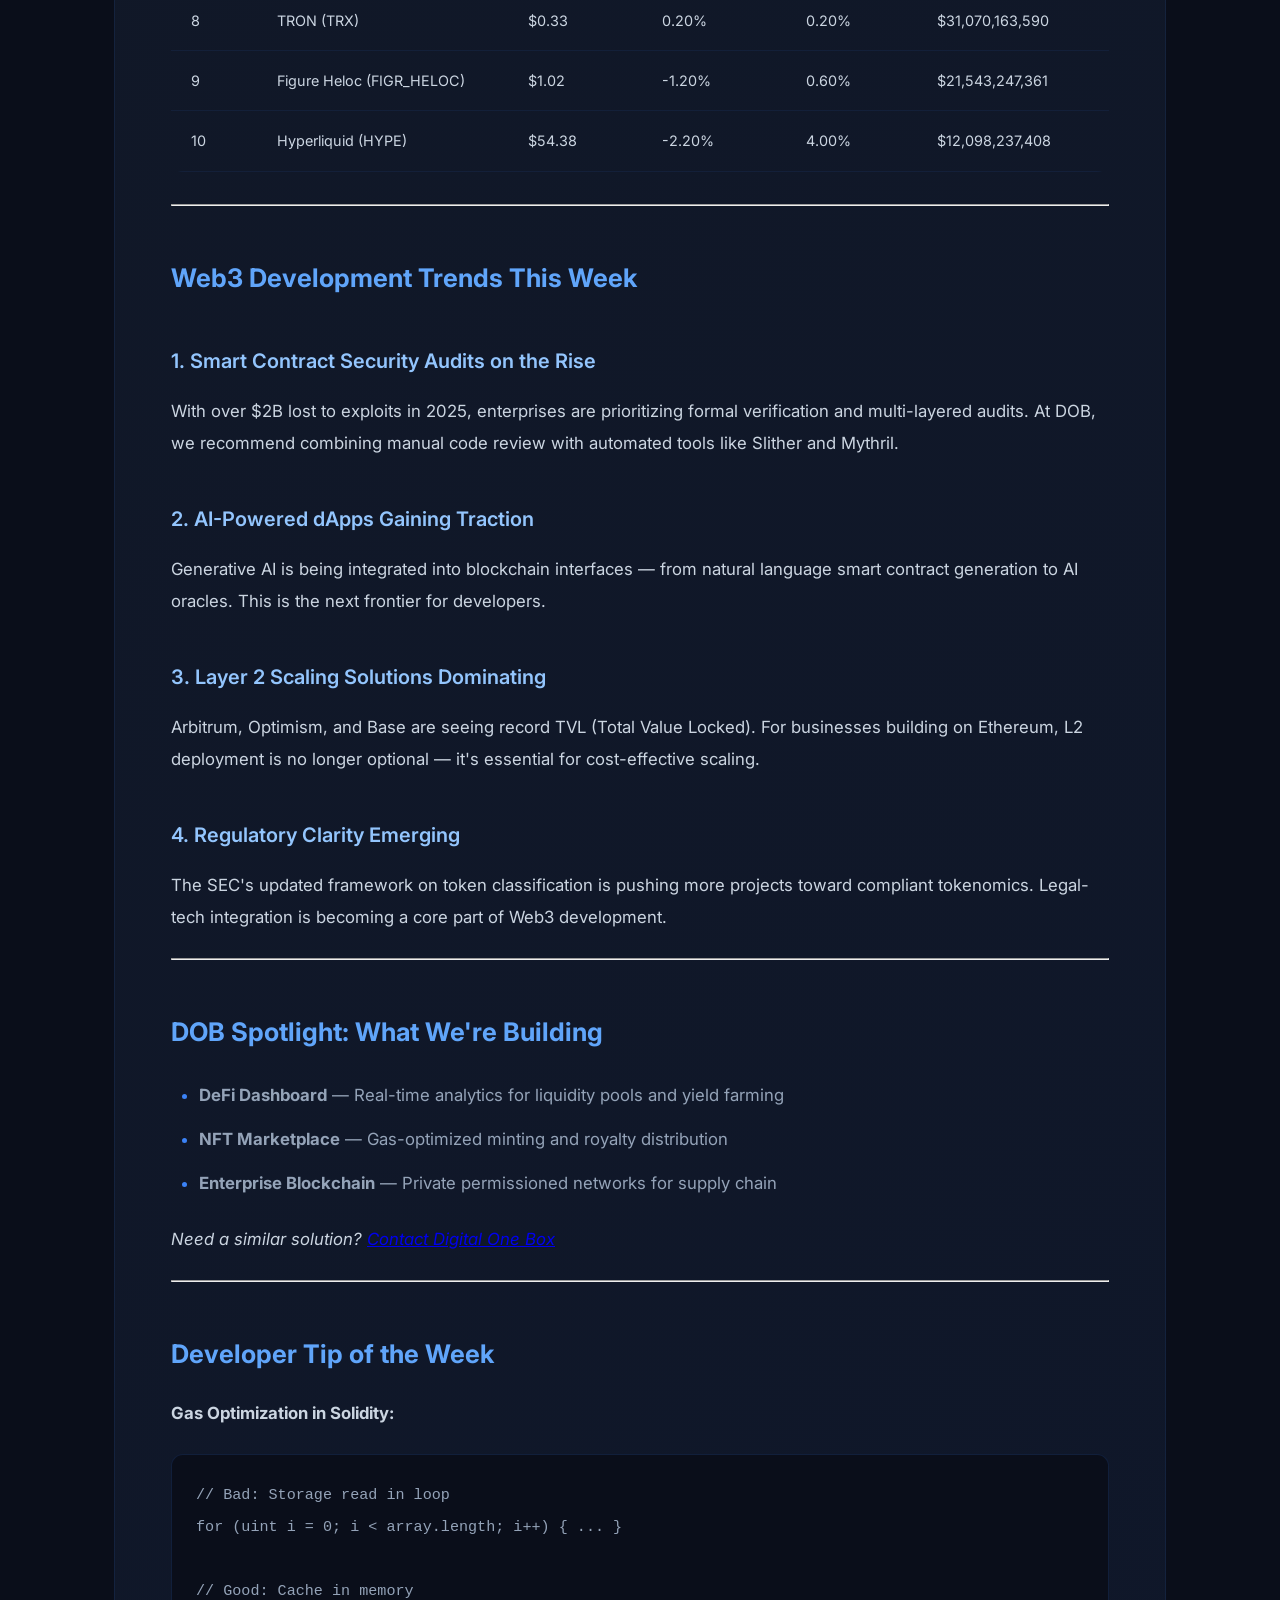
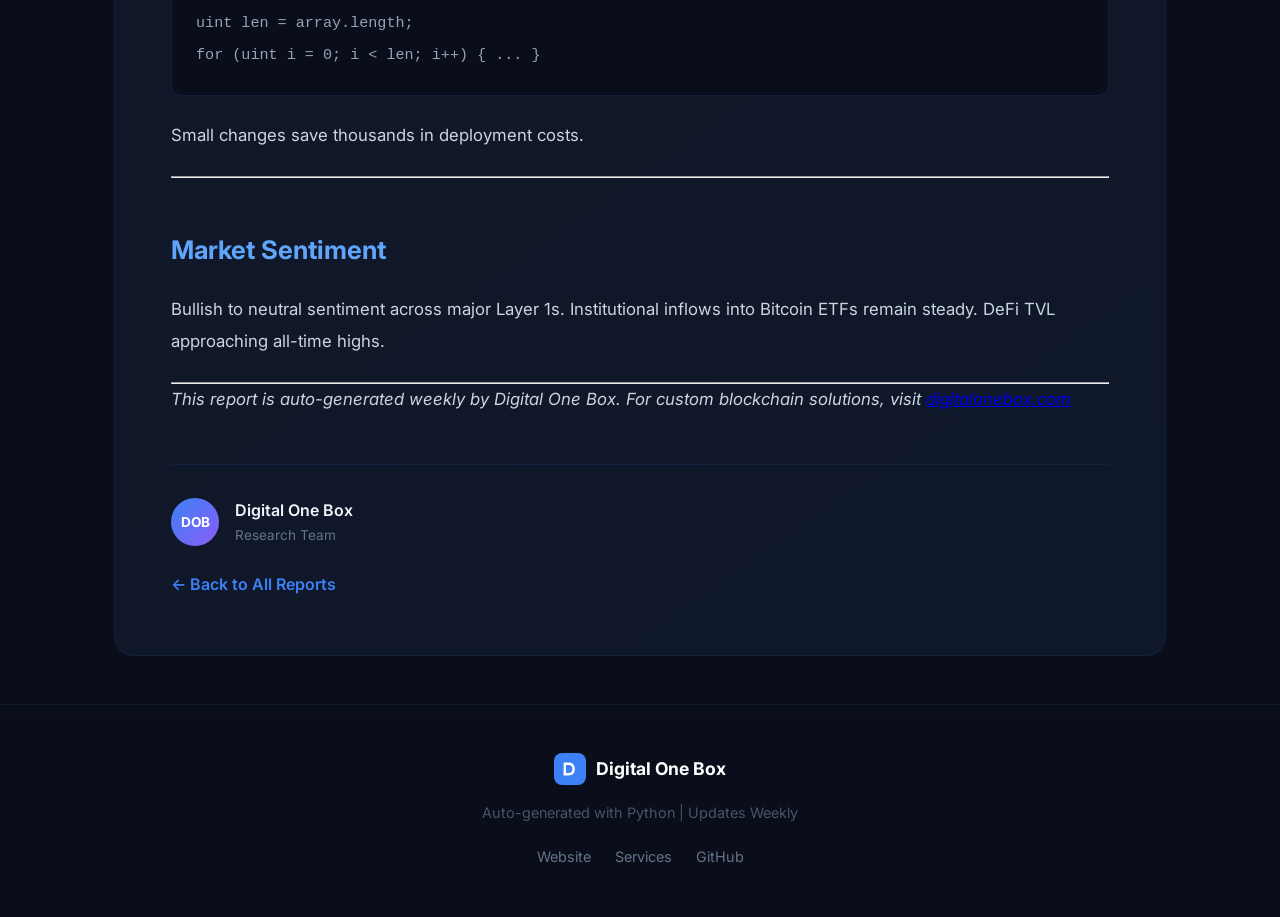
==== commit d6f45582: "Weekly blog update - 08-08-2026" ====
--- a/week-32.html
+++ b/week-32.html
@@ -58,11 +58,11 @@
     <div class="post-header">
         <span class="category">Weekly Report</span>
         <h1>DOB Web3 & Blockchain Weekly Report — Week 32</h1>
-        <p class="post-date">August 07, 2026</p>
+        <p class="post-date">August 08, 2026</p>
     </div>
     <div class="post-content">
         <h1>DOB Web3 &amp; Blockchain Weekly Report — Week 32</h1>
-<p><em>Published on: August 07, 2026 | By Digital One Box Research Team</em></p>
+<p><em>Published on: August 08, 2026 | By Digital One Box Research Team</em></p>
 <hr />
 <h2>Market Overview: Top Cryptocurrencies</h2>
 <table>
@@ -80,18 +80,18 @@
 <tr>
 <td>1</td>
 <td>Bitcoin (BTC)</td>
-<td>$64,851.00</td>
-<td>-0.30%</td>
-<td>1.00%</td>
-<td>$1,301,341,447,614</td>
+<td>$65,004.00</td>
+<td>1.10%</td>
+<td>3.10%</td>
+<td>$1,304,437,075,795</td>
 </tr>
 <tr>
 <td>2</td>
 <td>Ethereum (ETH)</td>
-<td>$1,914.63</td>
-<td>0.00%</td>
-<td>1.00%</td>
-<td>$231,065,671,797</td>
+<td>$1,917.14</td>
+<td>0.90%</td>
+<td>2.70%</td>
+<td>$231,358,444,088</td>
 </tr>
 <tr>
 <td>3</td>
@@ -99,15 +99,15 @@
 <td>$1.00</td>
 <td>0.00%</td>
 <td>0.00%</td>
-<td>$183,384,384,482</td>
+<td>$183,155,544,440</td>
 </tr>
 <tr>
 <td>4</td>
 <td>BNB (BNB)</td>
-<td>$589.62</td>
-<td>-1.10%</td>
-<td>-0.40%</td>
-<td>$78,516,592,797</td>
+<td>$592.99</td>
+<td>0.00%</td>
+<td>0.50%</td>
+<td>$78,966,174,926</td>
 </tr>
 <tr>
 <td>5</td>
@@ -115,47 +115,47 @@
 <td>$1.00</td>
 <td>0.00%</td>
 <td>0.00%</td>
-<td>$71,869,677,325</td>
+<td>$72,140,374,438</td>
 </tr>
 <tr>
 <td>6</td>
 <td>XRP (XRP)</td>
 <td>$1.03</td>
-<td>-1.70%</td>
-<td>-4.40%</td>
-<td>$64,756,408,105</td>
+<td>0.90%</td>
+<td>-2.50%</td>
+<td>$64,688,512,112</td>
 </tr>
 <tr>
 <td>7</td>
 <td>Solana (SOL)</td>
-<td>$73.59</td>
-<td>-0.90%</td>
-<td>-0.70%</td>
-<td>$42,831,975,682</td>
+<td>$74.64</td>
+<td>3.10%</td>
+<td>2.60%</td>
+<td>$43,438,438,869</td>
 </tr>
 <tr>
 <td>8</td>
 <td>TRON (TRX)</td>
 <td>$0.33</td>
-<td>0.10%</td>
-<td>-0.50%</td>
-<td>$30,974,715,526</td>
+<td>0.20%</td>
+<td>0.20%</td>
+<td>$31,070,163,590</td>
 </tr>
 <tr>
 <td>9</td>
 <td>Figure Heloc (FIGR_HELOC)</td>
-<td>$1.03</td>
-<td>1.50%</td>
-<td>-0.40%</td>
-<td>$21,772,194,343</td>
+<td>$1.02</td>
+<td>-1.20%</td>
+<td>0.60%</td>
+<td>$21,543,247,361</td>
 </tr>
 <tr>
 <td>10</td>
 <td>Hyperliquid (HYPE)</td>
-<td>$56.43</td>
-<td>0.50%</td>
-<td>2.80%</td>
-<td>$12,553,982,706</td>
+<td>$54.38</td>
+<td>-2.20%</td>
+<td>4.00%</td>
+<td>$12,098,237,408</td>
 </tr>
 </tbody>
 </table>
@@ -190,7 +190,7 @@
 <p>Small changes save thousands in deployment costs.</p>
 <hr />
 <h2>Market Sentiment</h2>
-<p>Bearish to neutral sentiment across major Layer 1s. Institutional inflows into Bitcoin ETFs remain steady. DeFi TVL approaching all-time highs.</p>
+<p>Bullish to neutral sentiment across major Layer 1s. Institutional inflows into Bitcoin ETFs remain steady. DeFi TVL approaching all-time highs.</p>
 <hr />
 <p><em>This report is auto-generated weekly by Digital One Box. For custom blockchain solutions, visit <a href="https://digitalonebox.com">digitalonebox.com</a></em></p>
     </div>
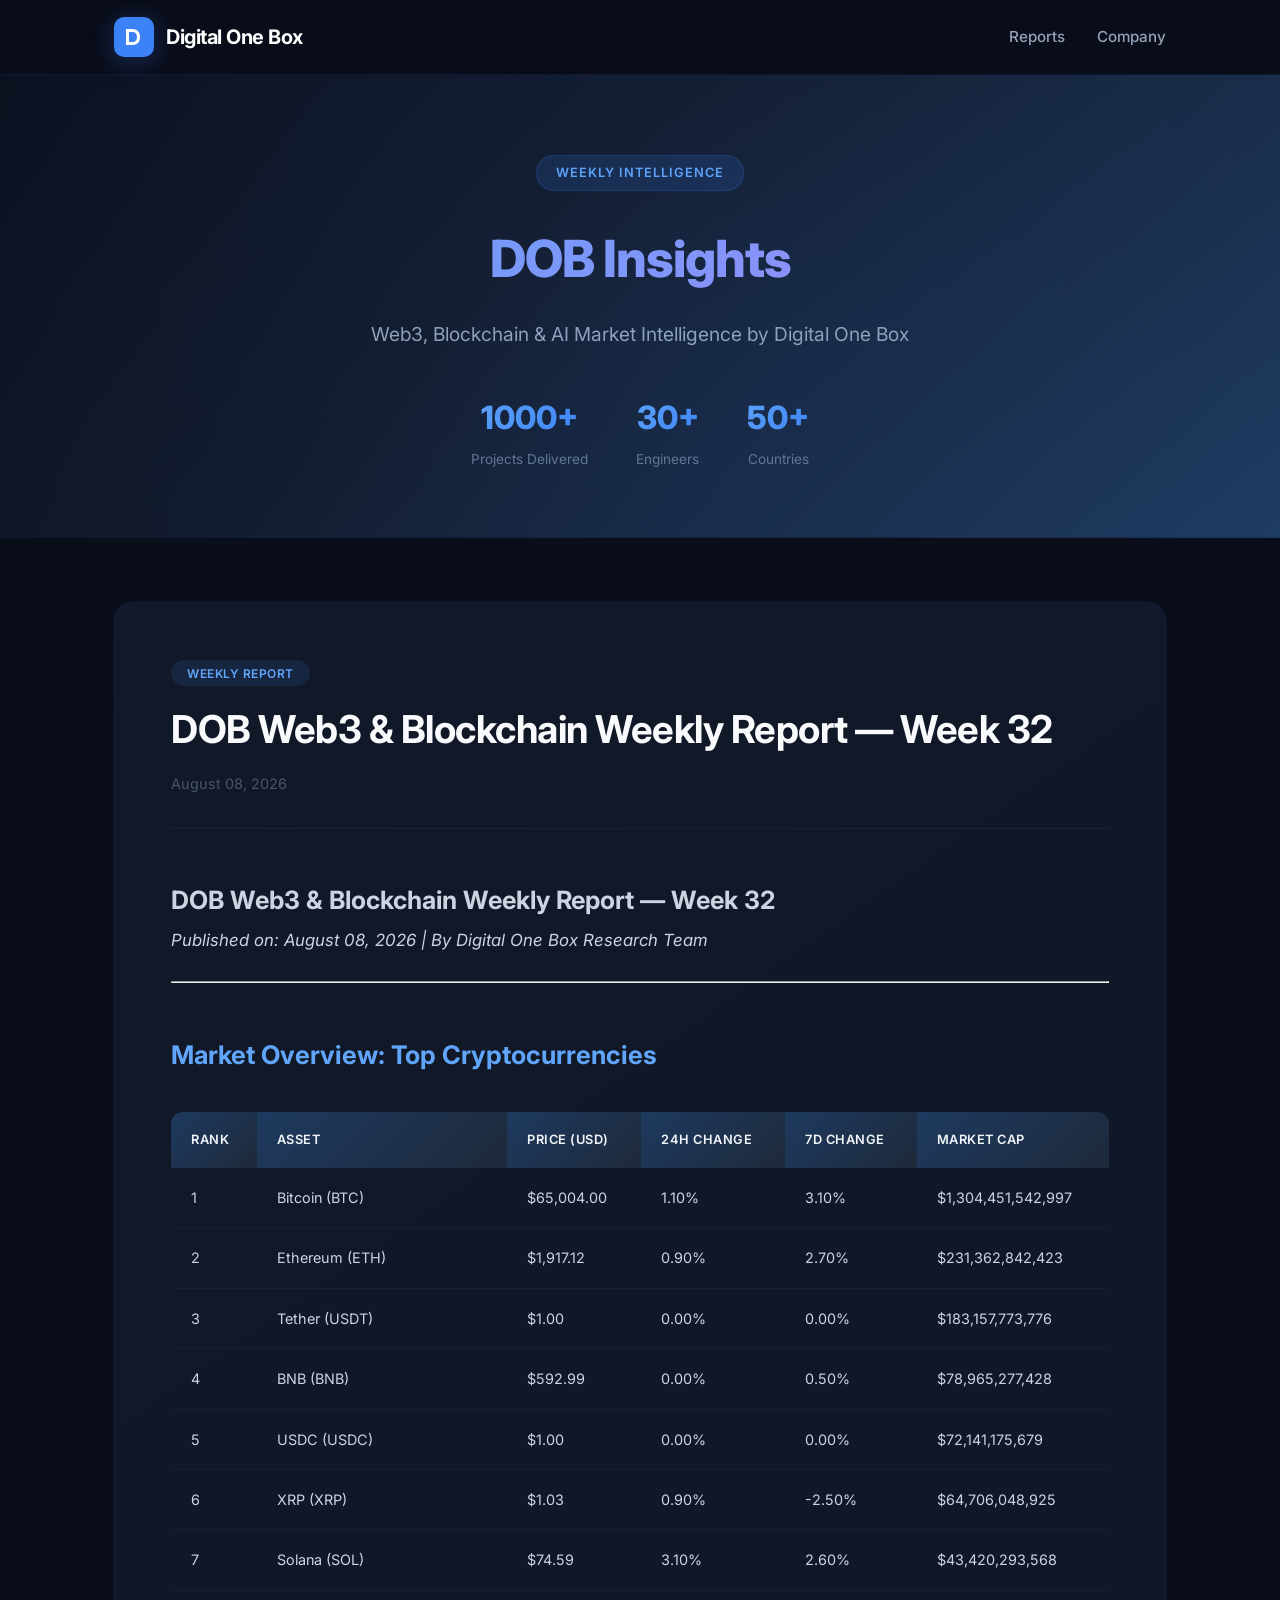
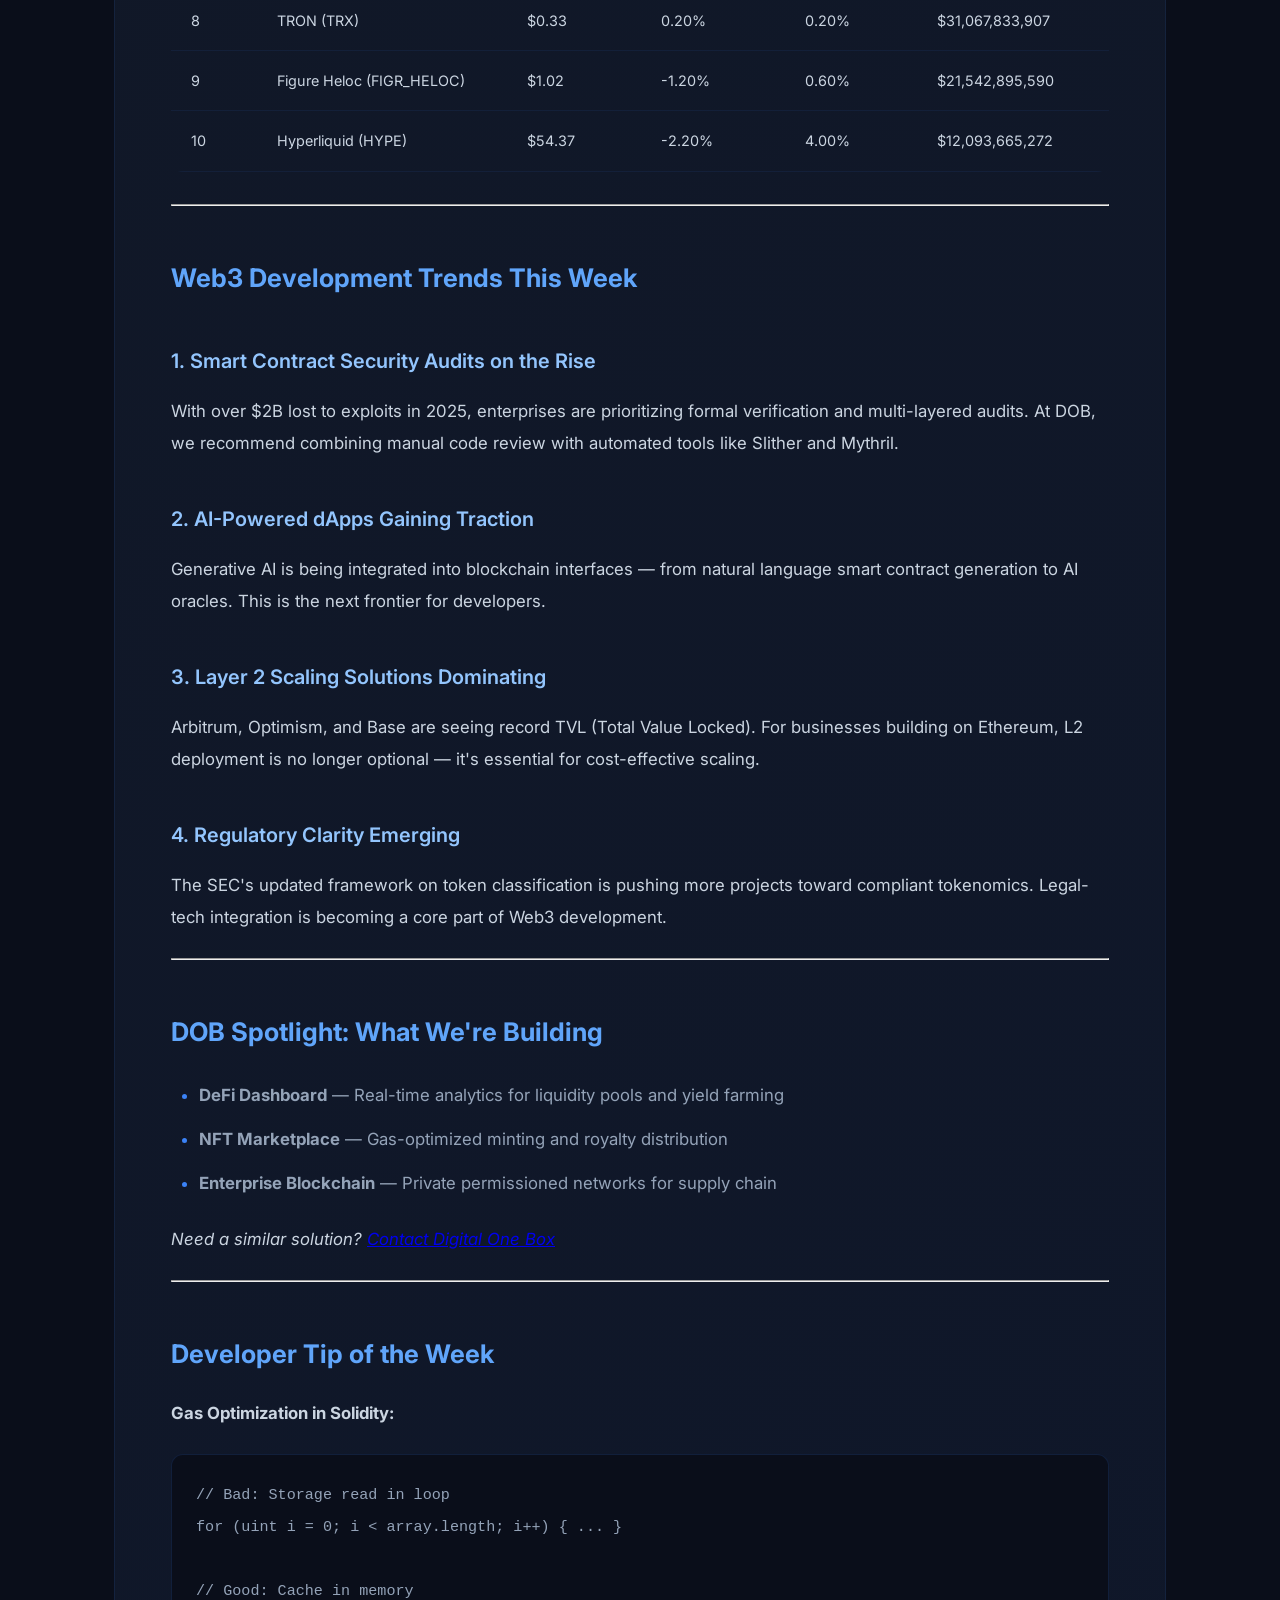
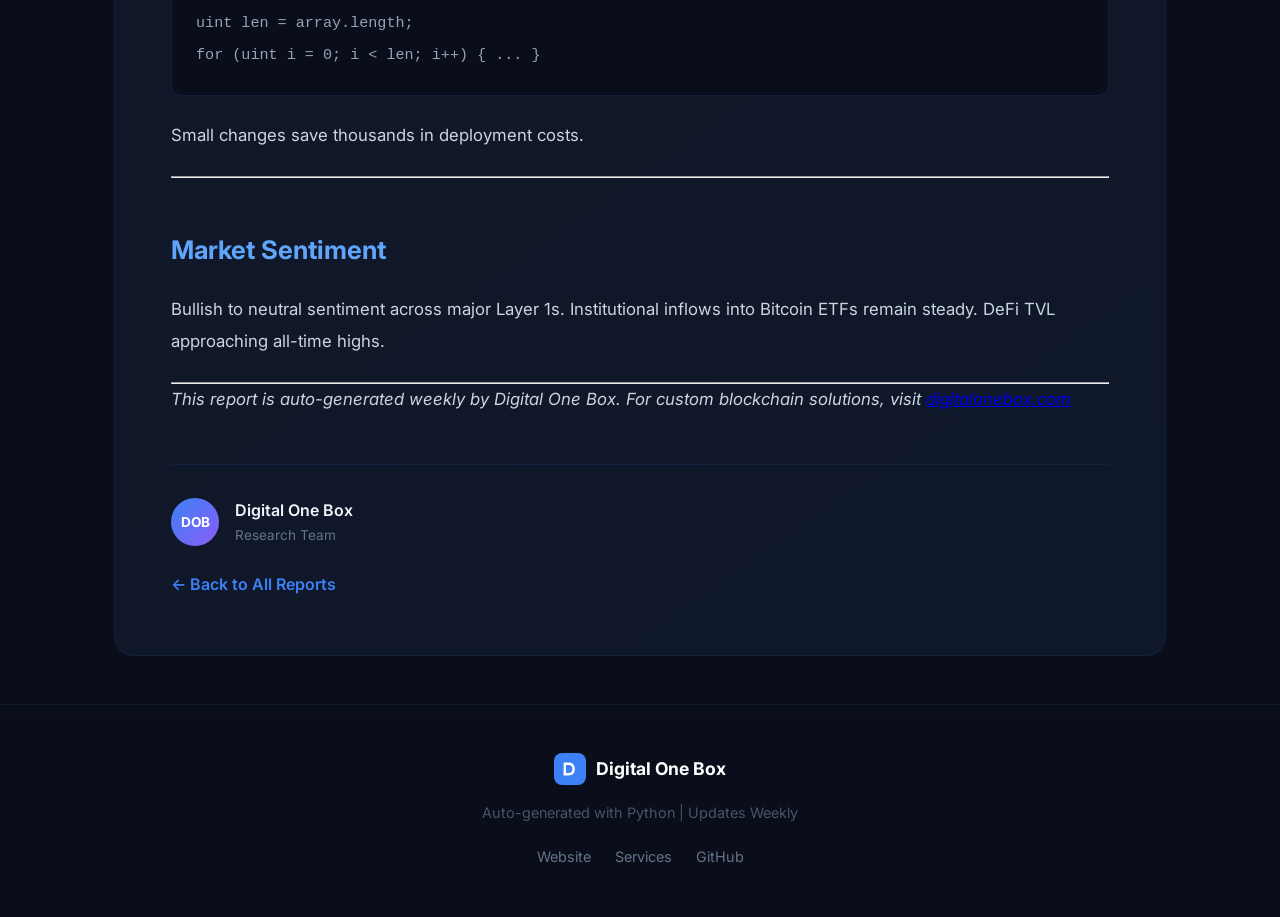
==== commit 104ee2c4: "Weekly blog update - 08-08-2026" ====
--- a/week-32.html
+++ b/week-32.html
@@ -83,15 +83,15 @@
 <td>$65,004.00</td>
 <td>1.10%</td>
 <td>3.10%</td>
-<td>$1,304,437,075,795</td>
+<td>$1,304,451,542,997</td>
 </tr>
 <tr>
 <td>2</td>
 <td>Ethereum (ETH)</td>
-<td>$1,917.14</td>
+<td>$1,917.12</td>
 <td>0.90%</td>
 <td>2.70%</td>
-<td>$231,358,444,088</td>
+<td>$231,362,842,423</td>
 </tr>
 <tr>
 <td>3</td>
@@ -99,7 +99,7 @@
 <td>$1.00</td>
 <td>0.00%</td>
 <td>0.00%</td>
-<td>$183,155,544,440</td>
+<td>$183,157,773,776</td>
 </tr>
 <tr>
 <td>4</td>
@@ -107,7 +107,7 @@
 <td>$592.99</td>
 <td>0.00%</td>
 <td>0.50%</td>
-<td>$78,966,174,926</td>
+<td>$78,965,277,428</td>
 </tr>
 <tr>
 <td>5</td>
@@ -115,7 +115,7 @@
 <td>$1.00</td>
 <td>0.00%</td>
 <td>0.00%</td>
-<td>$72,140,374,438</td>
+<td>$72,141,175,679</td>
 </tr>
 <tr>
 <td>6</td>
@@ -123,15 +123,15 @@
 <td>$1.03</td>
 <td>0.90%</td>
 <td>-2.50%</td>
-<td>$64,688,512,112</td>
+<td>$64,706,048,925</td>
 </tr>
 <tr>
 <td>7</td>
 <td>Solana (SOL)</td>
-<td>$74.64</td>
+<td>$74.59</td>
 <td>3.10%</td>
 <td>2.60%</td>
-<td>$43,438,438,869</td>
+<td>$43,420,293,568</td>
 </tr>
 <tr>
 <td>8</td>
@@ -139,7 +139,7 @@
 <td>$0.33</td>
 <td>0.20%</td>
 <td>0.20%</td>
-<td>$31,070,163,590</td>
+<td>$31,067,833,907</td>
 </tr>
 <tr>
 <td>9</td>
@@ -147,15 +147,15 @@
 <td>$1.02</td>
 <td>-1.20%</td>
 <td>0.60%</td>
-<td>$21,543,247,361</td>
+<td>$21,542,895,590</td>
 </tr>
 <tr>
 <td>10</td>
 <td>Hyperliquid (HYPE)</td>
-<td>$54.38</td>
+<td>$54.37</td>
 <td>-2.20%</td>
 <td>4.00%</td>
-<td>$12,098,237,408</td>
+<td>$12,093,665,272</td>
 </tr>
 </tbody>
 </table>
